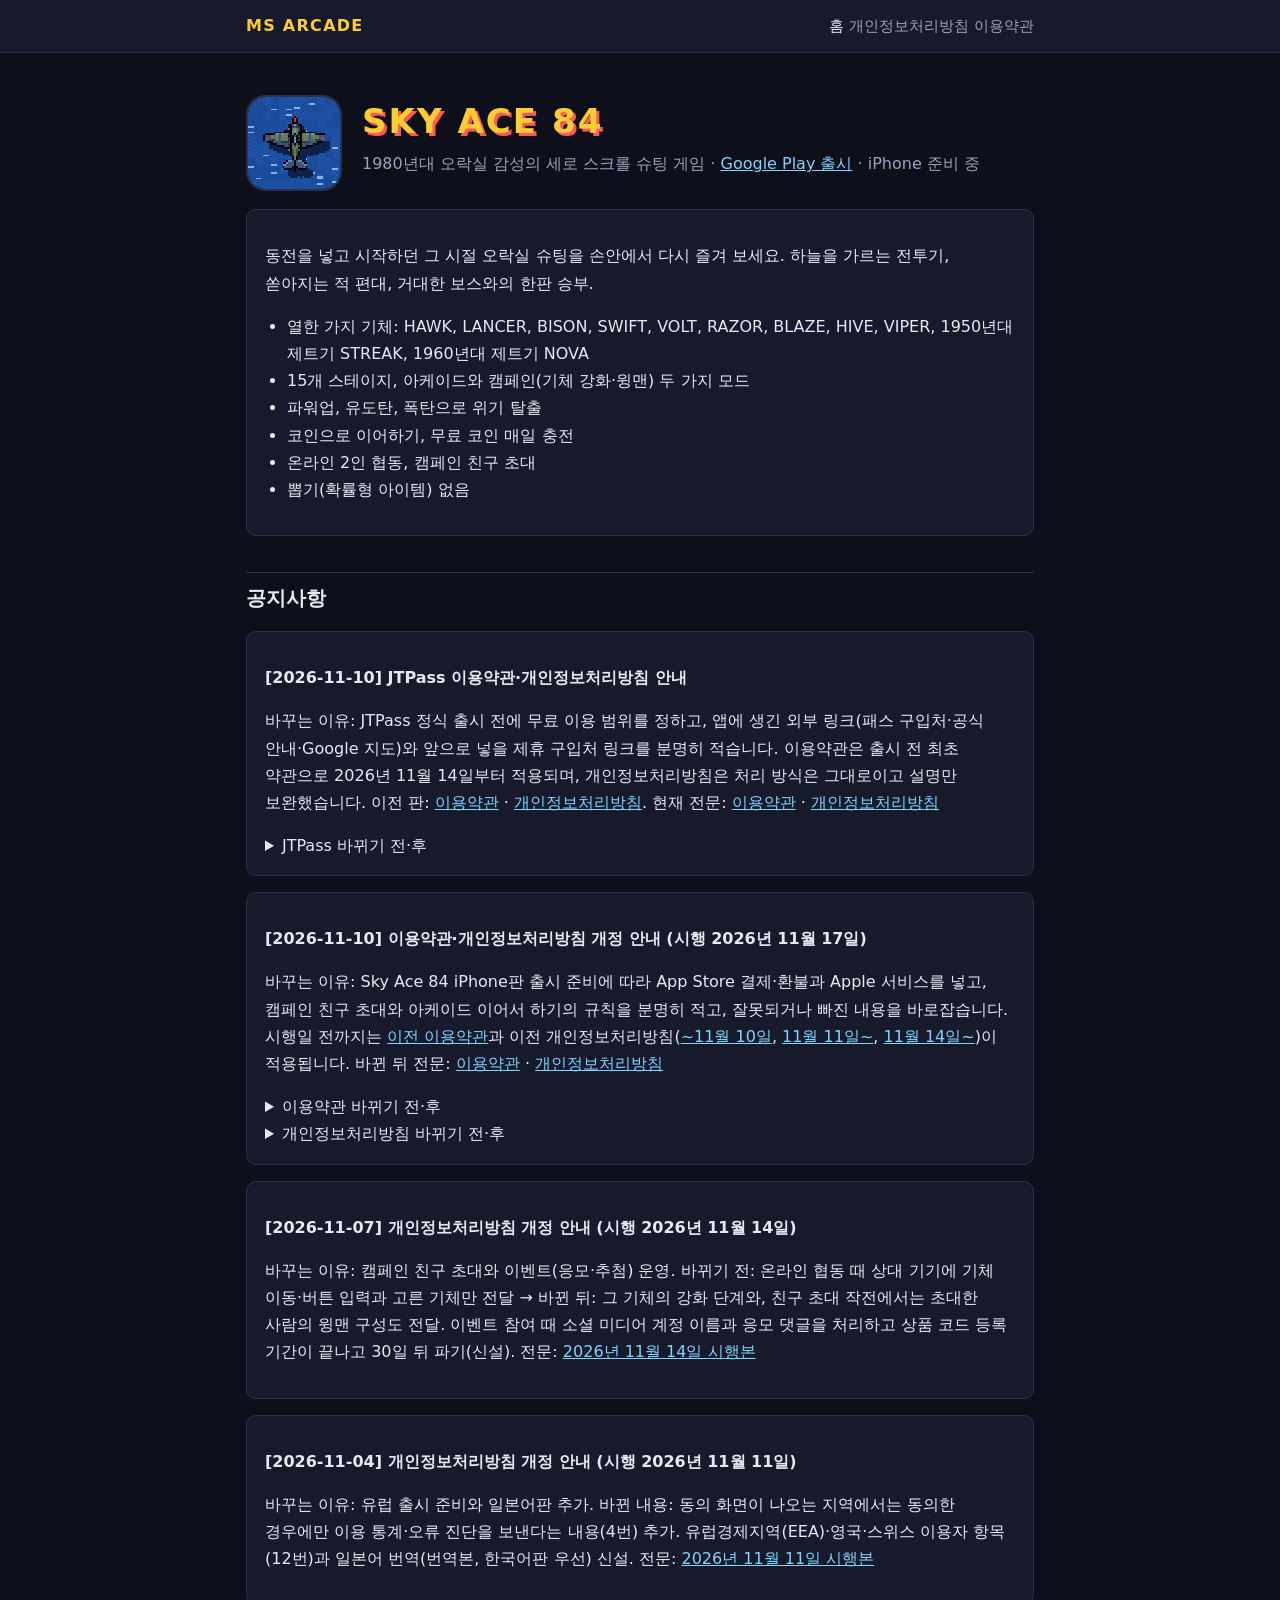
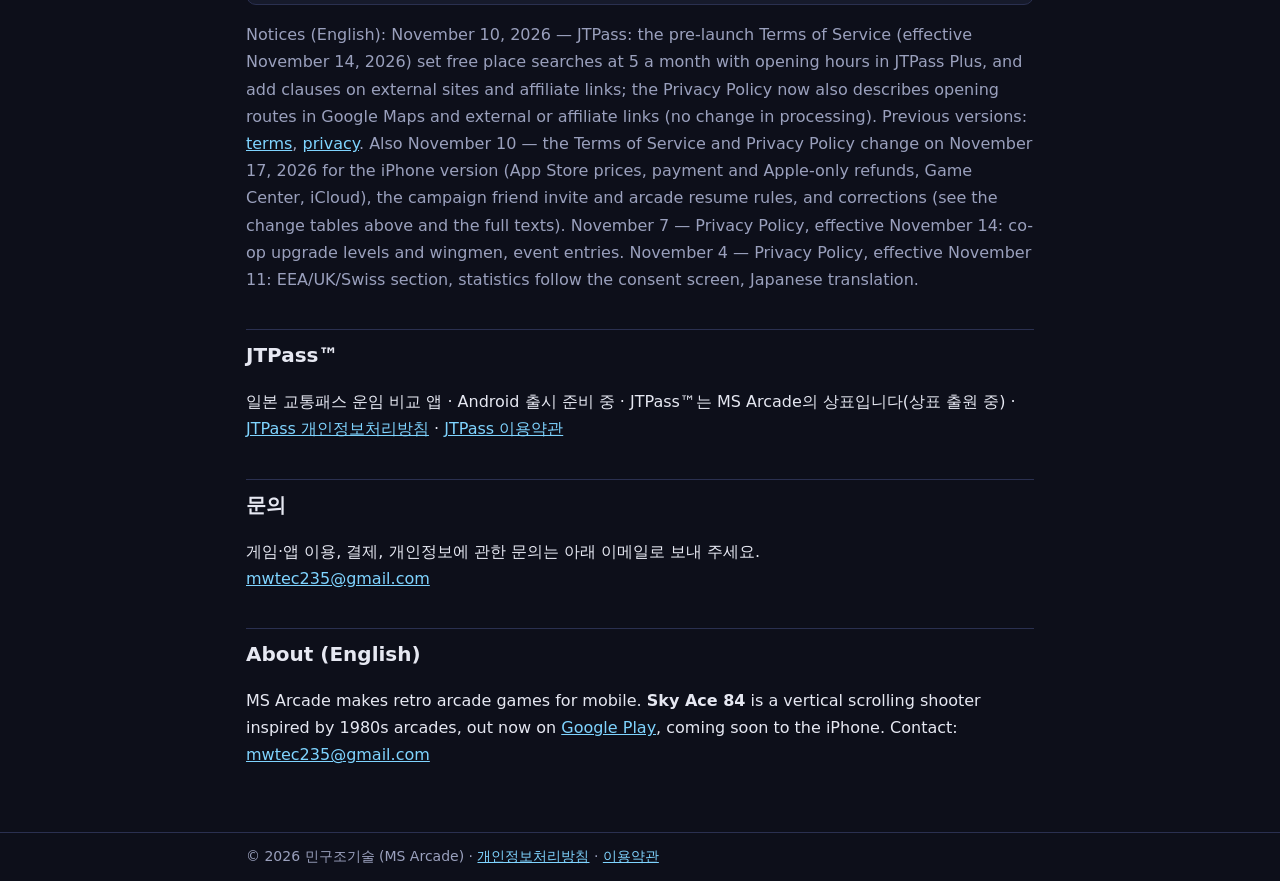
==== index.html @ 92abe472 "JTPass: trademark mark (TM, application pending in Korea) on page headings and a trademark line on t" ====
<!doctype html>
<html lang="ko">
<head>
<meta charset="utf-8">
<meta name="viewport" content="width=device-width, initial-scale=1">
<title>MS Arcade</title>
<meta name="description" content="MS Arcade - 80년대 오락실 감성의 모바일 게임 Sky Ace 84">
<link rel="icon" href="icon.png">
<link rel="stylesheet" href="style.css">
</head>
<body>
<header><div class="bar">
  <a class="brand" href="./">MS ARCADE</a>
  <nav><a href="./" aria-current="page">홈</a> <a href="privacy.html">개인정보처리방침</a> <a href="terms.html">이용약관</a></nav>
</div></header>
<main>
  <div class="hero">
    <img src="icon.png" alt="Sky Ace 84 아이콘" width="96" height="96">
    <div>
      <p class="title">SKY ACE 84</p>
      <p class="sub">1980년대 오락실 감성의 세로 스크롤 슈팅 게임 · <a href="https://play.google.com/store/apps/details?id=com.msarcade.skyace84">Google Play 출시</a> · iPhone 준비 중</p>
    </div>
  </div>

  <div class="card">
    <p>동전을 넣고 시작하던 그 시절 오락실 슈팅을 손안에서 다시 즐겨 보세요.
    하늘을 가르는 전투기, 쏟아지는 적 편대, 거대한 보스와의 한판 승부.</p>
    <ul>
      <li>열한 가지 기체: HAWK, LANCER, BISON, SWIFT, VOLT, RAZOR, BLAZE, HIVE, VIPER, 1950년대 제트기 STREAK, 1960년대 제트기 NOVA</li>
      <li>15개 스테이지, 아케이드와 캠페인(기체 강화·윙맨) 두 가지 모드</li>
      <li>파워업, 유도탄, 폭탄으로 위기 탈출</li>
      <li>코인으로 이어하기, 무료 코인 매일 충전</li>
      <li>온라인 2인 협동, 캠페인 친구 초대</li>
      <li>뽑기(확률형 아이템) 없음</li>
    </ul>
  </div>

  <h2 id="notices">공지사항</h2>

  <div class="card">
    <p><b>[2026-11-10] JTPass 이용약관·개인정보처리방침 안내</b></p>
    <p>바꾸는 이유: JTPass 정식 출시 전에 무료 이용 범위를 정하고, 앱에 생긴 외부 링크(패스 구입처·공식 안내·Google 지도)와 앞으로 넣을 제휴 구입처 링크를 분명히 적습니다. 이용약관은 출시 전 최초 약관으로 2026년 11월 14일부터 적용되며, 개인정보처리방침은 처리 방식은 그대로이고 설명만 보완했습니다. 이전 판: <a href="jtpass-terms-2026-11-09.html">이용약관</a> · <a href="jtpass-privacy-2026-11-09.html">개인정보처리방침</a>. 현재 전문: <a href="jtpass-terms.html">이용약관</a> · <a href="jtpass-privacy.html">개인정보처리방침</a></p>
    <details><summary>JTPass 바뀌기 전·후</summary>
    <div class="tablewrap"><table>
    <tr><th>조항</th><th>바뀌기 전</th><th>바뀐 뒤</th></tr>
    <tr><td>이용약관 제5조</td><td>JTPass 플러스: 장소 검색·영업시간 조회를 무료 월 10회에서 300회로</td><td>장소 검색을 무료 월 5회에서 월 300회로, 영업시간 조회는 JTPass 플러스에서만 (2026-11-09 변경)</td></tr>
    <tr><td>이용약관 제6조</td><td>구매 전에 무료 월 10회로 미리 써 볼 수 있음</td><td>무료 월 5회로 미리 써 볼 수 있음</td></tr>
    <tr><td>이용약관 제3조</td><td>배너 광고가 들어간 버전부터 표시</td><td>화면 위쪽에 배너 광고 표시(JTPass 플러스 이용 중 제외)</td></tr>
    <tr><td>이용약관 제4조 (신설 4·5항)</td><td>없음</td><td>외부 사이트·앱(구입처, 공식 안내, 출처, 특전, Google 지도)은 그 사이트의 약관을 따름. 「제휴」 링크로 사면 회사가 수수료를 받을 수 있고, 가격은 같으며 추천과 무관</td></tr>
    <tr><td>개인정보처리방침 3번</td><td>Google 지도 SDK·Places·Play 결제·AdMob</td><td>Google 지도 앱·웹으로 경로 열기(누를 때만, 역 이름이나 일정 지점 이름·좌표) 추가. 외부 사이트와 제휴 링크의 쿠키 안내 추가. 영업시간 조회는 JTPass 플러스 이용 시</td></tr>
    </table></div>
    </details>
  </div>

  <div class="card">
    <p><b>[2026-11-10] 이용약관·개인정보처리방침 개정 안내 (시행 2026년 11월 17일)</b></p>
    <p>바꾸는 이유: Sky Ace 84 iPhone판 출시 준비에 따라 App Store 결제·환불과 Apple 서비스를 넣고, 캠페인 친구 초대와 아케이드 이어서 하기의 규칙을 분명히 적고, 잘못되거나 빠진 내용을 바로잡습니다. 시행일 전까지는 <a href="terms-2026-10-29.html">이전 이용약관</a>과 이전 개인정보처리방침(<a href="privacy-2026-10-29.html">~11월 10일</a>, <a href="privacy-2026-11-11.html">11월 11일~</a>, <a href="privacy-2026-11-14.html">11월 14일~</a>)이 적용됩니다. 바뀐 뒤 전문: <a href="terms.html">이용약관</a> · <a href="privacy.html">개인정보처리방침</a></p>
    <details><summary>이용약관 바뀌기 전·후</summary>
    <div class="tablewrap"><table>
    <tr><th>조항</th><th>바뀌기 전</th><th>바뀐 뒤</th></tr>
    <tr><td>제2조 2항</td><td>변경은 이 페이지와 게임 안에 알림</td><td>이 페이지, 홈페이지 공지사항, 게임 안 공지로 바꾸는 이유와 바뀌기 전·후 내용을 알림</td></tr>
    <tr><td>제3조 1항</td><td>광고로 받는 이어하기: 한 판에 1번</td><td>한 판에 1번, 코인 광고와 따로 하루 10회까지</td></tr>
    <tr><td>제3조 2항</td><td>기록은 기기에만 저장, 기체는 같은 Google 계정으로 복원</td><td>Play 게임즈(Android)·iCloud(iPhone)에 캠페인 진행 저장(코인·크레딧 제외), Android와 iPhone은 이어지지 않음, 기체·광고 제거는 같은 Google 계정 또는 Apple 계정으로 복원</td></tr>
    <tr><td>제3조 5항 (신설)</td><td>없음</td><td>캠페인 친구 초대: 둘 다 크레딧 1개, 보상·별은 초대한 사람에게만, 초대받은 친구는 주운 훈장만(실패 시 절반), 친구 무료 복귀 1번, 초대한 사람이 탈락한 채 끝나면 실패</td></tr>
    <tr><td>제3조 6항 (신설)</td><td>없음</td><td>아케이드 이어서 하기: 크레딧 1개, 마지막 스테이지 처음부터, 순위 제외</td></tr>
    <tr><td>제4조 가격표</td><td>Google Play 가격만</td><td>iPhone(App Store) 가격 추가: 코인 10/15/20/30/50/100개 ₩500/₩700/₩900/₩1,300/₩2,100/₩4,100, 기체·광고 제거 ₩3,900 (Android 가격은 그대로)</td></tr>
    <tr><td>제4조 1항</td><td>결제는 Google Play</td><td>Android는 Google Play, iPhone은 App Store(Apple)</td></tr>
    <tr><td>제4조 6항</td><td>쿠폰은 게임 설정에서 입력</td><td>쿠폰은 Android 게임에서만 입력</td></tr>
    <tr><td>제5조 3·4항</td><td>Google Play 또는 이메일로 환불 요청</td><td>iPhone(App Store) 구매는 Apple만 환불 가능(reportaproblem.apple.com), Apple이 환불하면 기체·광고 제거가 다시 잠김</td></tr>
    <tr><td>제6조</td><td>서비스 종료 시 Google Play 정책에 따라 환불</td><td>Google Play·App Store 정책에 따라 환불</td></tr>
    </table></div>
    </details>
    <details><summary>개인정보처리방침 바뀌기 전·후</summary>
    <div class="tablewrap"><table>
    <tr><th>항목</th><th>바뀌기 전</th><th>바뀐 뒤</th></tr>
    <tr><td>1번</td><td>회원 가입이나 로그인이 없음, Android만 설명</td><td>회원 가입이 없고 로그인은 선택, iPhone의 iCloud·Game Center 저장과 환영 선물 확인값(키체인의 무작위 번호) 추가</td></tr>
    <tr><td>2·3번</td><td>Google·Unity 서비스</td><td>Apple 서비스 추가: App Store 결제, Game Center, iCloud 키-값 저장소와 Apple로의 국외 이전. Firebase가 처리하는 기기 식별자(광고 ID, iPhone의 IDFV, 추적을 허용한 경우 IDFA) 명시</td></tr>
    <tr><td>4번</td><td>"게임의 광고 보상은 없으며"</td><td>광고를 누르는 것에 대한 보상은 없음(보상은 고른 동영상을 끝까지 본 경우에만) — 실제와 다르던 문구 정정. iPhone의 앱 추적 투명성 안내 추가</td></tr>
    <tr><td>6·7번</td><td>Google 기준</td><td>Game Center·iCloud 보관 기간, iPhone의 결제 제한(구입 요청·스크린 타임) 추가</td></tr>
    <tr><td>10번</td><td>책임자: 민구조기술 대표</td><td>책임자: 강홍석 (민구조기술 대표)</td></tr>
    <tr><td>11번</td><td>이 페이지에 알림</td><td>이 페이지, 홈페이지 공지사항, 게임 안 공지로 알림</td></tr>
    <tr><td>12번</td><td>Play 게임즈</td><td>법적 근거에 Game Center·iCloud 추가</td></tr>
    </table></div>
    </details>
  </div>

  <div class="card">
    <p><b>[2026-11-07] 개인정보처리방침 개정 안내 (시행 2026년 11월 14일)</b></p>
    <p>바꾸는 이유: 캠페인 친구 초대와 이벤트(응모·추첨) 운영. 바뀌기 전: 온라인 협동 때 상대 기기에 기체 이동·버튼 입력과 고른 기체만 전달 → 바뀐 뒤: 그 기체의 강화 단계와, 친구 초대 작전에서는 초대한 사람의 윙맨 구성도 전달. 이벤트 참여 때 소셜 미디어 계정 이름과 응모 댓글을 처리하고 상품 코드 등록 기간이 끝나고 30일 뒤 파기(신설). 전문: <a href="privacy-2026-11-14.html">2026년 11월 14일 시행본</a></p>
  </div>

  <div class="card">
    <p><b>[2026-11-04] 개인정보처리방침 개정 안내 (시행 2026년 11월 11일)</b></p>
    <p>바꾸는 이유: 유럽 출시 준비와 일본어판 추가. 바뀐 내용: 동의 화면이 나오는 지역에서는 동의한 경우에만 이용 통계·오류 진단을 보낸다는 내용(4번) 추가. 유럽경제지역(EEA)·영국·스위스 이용자 항목(12번)과 일본어 번역(번역본, 한국어판 우선) 신설. 전문: <a href="privacy-2026-11-11.html">2026년 11월 11일 시행본</a></p>
  </div>

  <p lang="en" class="sub">Notices (English): November 10, 2026 — JTPass: the pre-launch Terms of Service (effective November 14, 2026) set free place searches at 5 a month with opening hours in JTPass Plus, and add clauses on external sites and affiliate links; the Privacy Policy now also describes opening routes in Google Maps and external or affiliate links (no change in processing). Previous versions: <a href="jtpass-terms-2026-11-09.html">terms</a>, <a href="jtpass-privacy-2026-11-09.html">privacy</a>. Also November 10 — the Terms of Service and Privacy Policy change on November 17, 2026 for the iPhone version (App Store prices, payment and Apple-only refunds, Game Center, iCloud), the campaign friend invite and arcade resume rules, and corrections (see the change tables above and the full texts). November 7 — Privacy Policy, effective November 14: co-op upgrade levels and wingmen, event entries. November 4 — Privacy Policy, effective November 11: EEA/UK/Swiss section, statistics follow the consent screen, Japanese translation.</p>

  <h2>JTPass™</h2>
  <p>일본 교통패스 운임 비교 앱 · Android 출시 준비 중 · JTPass™는 MS Arcade의 상표입니다(상표 출원 중) · <a href="jtpass-privacy.html">JTPass 개인정보처리방침</a> · <a href="jtpass-terms.html">JTPass 이용약관</a></p>

  <h2>문의</h2>
  <p>게임·앱 이용, 결제, 개인정보에 관한 문의는 아래 이메일로 보내 주세요.<br>
  <a href="mailto:mwtec235@gmail.com">mwtec235@gmail.com</a></p>

  <h2 lang="en">About (English)</h2>
  <p lang="en">MS Arcade makes retro arcade games for mobile.
  <b>Sky Ace 84</b> is a vertical scrolling shooter inspired by 1980s arcades, out now on <a href="https://play.google.com/store/apps/details?id=com.msarcade.skyace84">Google Play</a>, coming soon to the iPhone.
  Contact: <a href="mailto:mwtec235@gmail.com">mwtec235@gmail.com</a></p>
</main>
<footer><div class="bar">© 2026 민구조기술 (MS Arcade) · <a href="privacy.html">개인정보처리방침</a> · <a href="terms.html">이용약관</a></div></footer>
</body>
</html>
---- style.css ----
:root {
  --bg: #0d0f1a;
  --panel: #161a2b;
  --line: #2a3050;
  --text: #e6e8f2;
  --muted: #9aa0bd;
  --accent: #ffcc33;
  --accent2: #ff5a5a;
  --link: #7fd4ff;
}
* { box-sizing: border-box; }
html { -webkit-text-size-adjust: 100%; }
body {
  margin: 0;
  background: var(--bg);
  color: var(--text);
  font: 16px/1.7 system-ui, -apple-system, "Segoe UI", "Malgun Gothic", "Apple SD Gothic Neo", sans-serif;
  word-break: keep-all;
  overflow-wrap: anywhere;
}
a { color: var(--link); }
header {
  border-bottom: 1px solid var(--line);
  background: var(--panel);
}
.bar {
  max-width: 820px;
  margin: 0 auto;
  padding: 12px 16px;
  display: flex;
  flex-wrap: wrap;
  gap: 8px 20px;
  align-items: center;
}
.brand {
  font-weight: 800;
  letter-spacing: .08em;
  color: var(--accent);
  text-decoration: none;
  margin-right: auto;
}
nav a { color: var(--muted); text-decoration: none; font-size: 15px; }
nav a:hover, nav a[aria-current] { color: var(--text); }
main { max-width: 820px; margin: 0 auto; padding: 24px 16px 48px; }
h1 { font-size: 28px; line-height: 1.3; margin: 8px 0 4px; }
h2 { font-size: 20px; margin: 36px 0 8px; padding-top: 8px; border-top: 1px solid var(--line); }
h3 { font-size: 17px; margin: 20px 0 4px; }
.sub { color: var(--muted); margin: 0 0 16px; }
.hero { display: flex; gap: 20px; align-items: center; flex-wrap: wrap; margin: 16px 0 8px; }
.hero img {
  width: 96px; height: 96px;
  image-rendering: pixelated;
  border-radius: 20px;
  border: 2px solid var(--line);
}
.title {
  font-size: 34px;
  font-weight: 900;
  letter-spacing: .06em;
  color: var(--accent);
  text-shadow: 3px 3px 0 var(--accent2);
  margin: 0;
}
.card {
  background: var(--panel);
  border: 1px solid var(--line);
  border-radius: 10px;
  padding: 16px 18px;
  margin: 16px 0;
}
.lang { font-size: 14px; color: var(--muted); }
table { border-collapse: collapse; width: 100%; margin: 8px 0 16px; font-size: 15px; }
.tablewrap { overflow-x: auto; }
th, td { border: 1px solid var(--line); padding: 8px 10px; text-align: left; vertical-align: top; }
th { background: #1d2238; }
ul, ol { padding-left: 22px; }
footer {
  border-top: 1px solid var(--line);
  color: var(--muted);
  font-size: 14px;
}
footer .bar { display: block; }
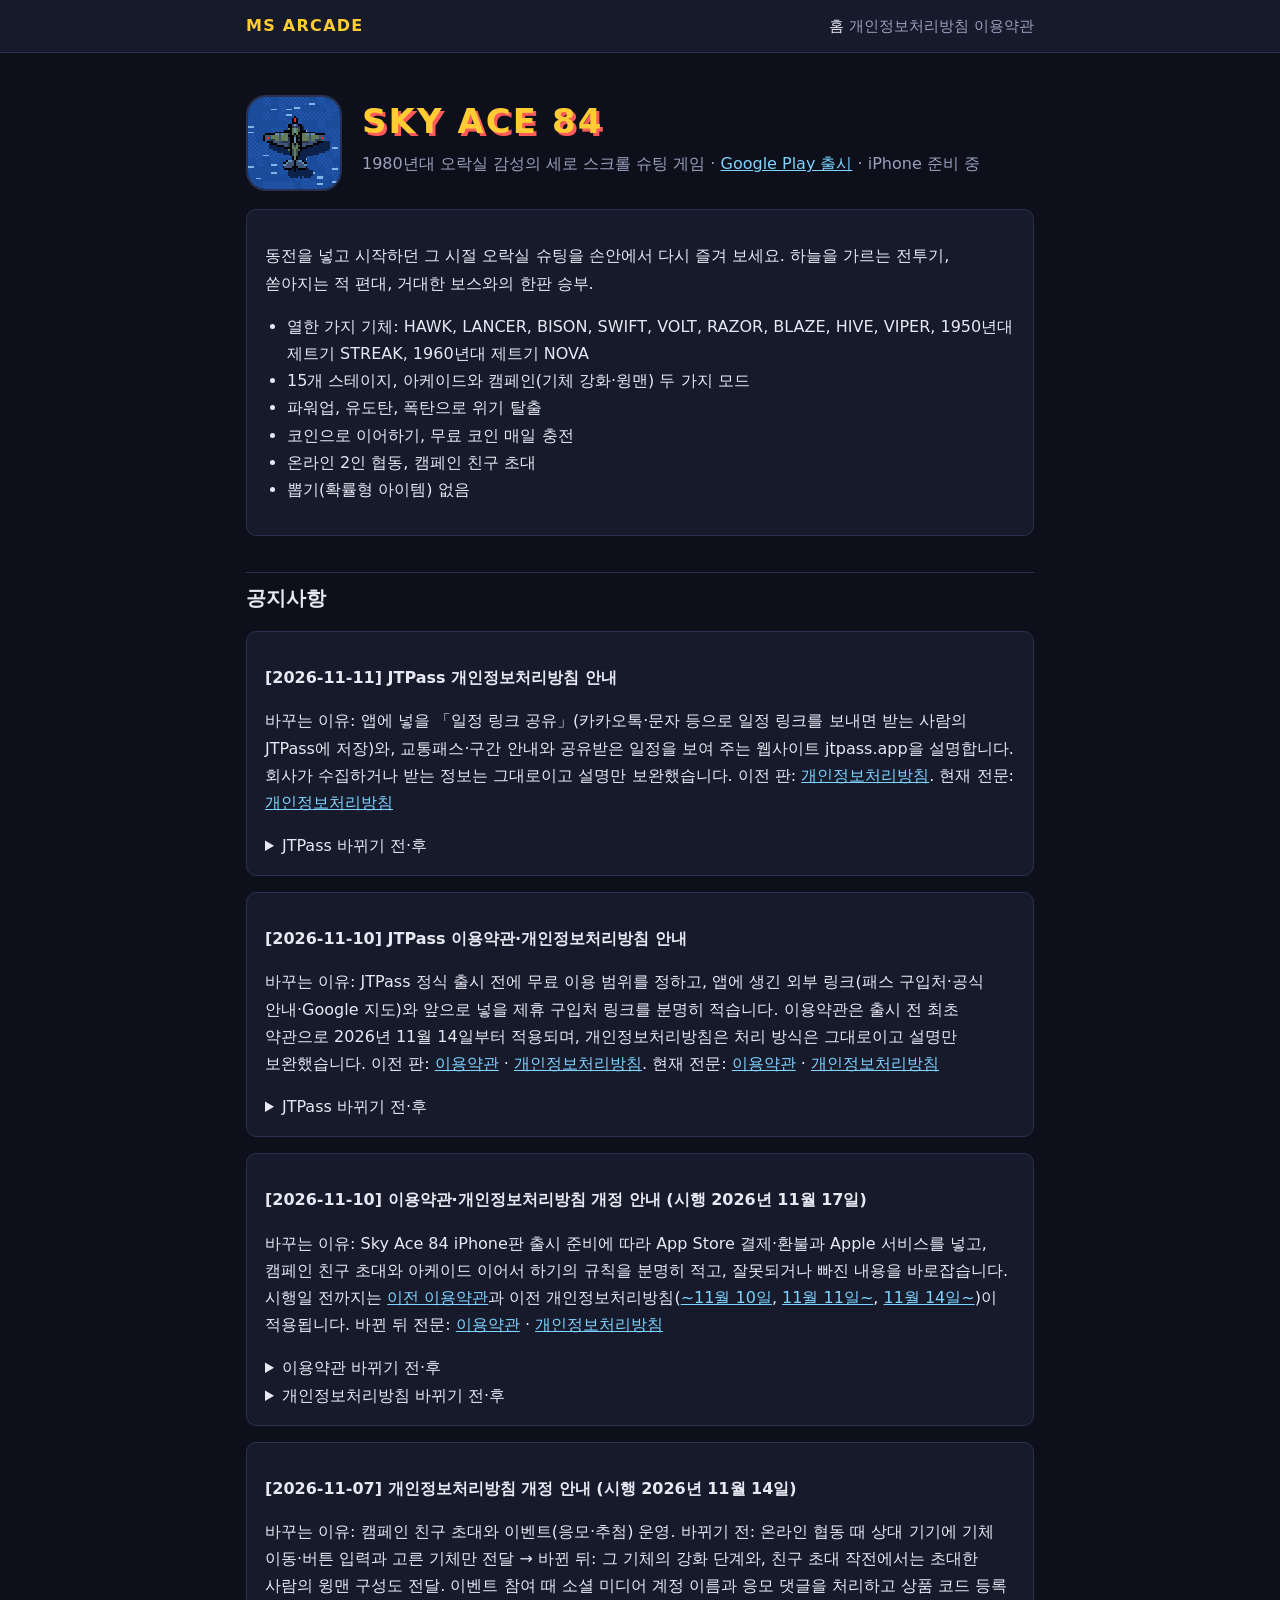
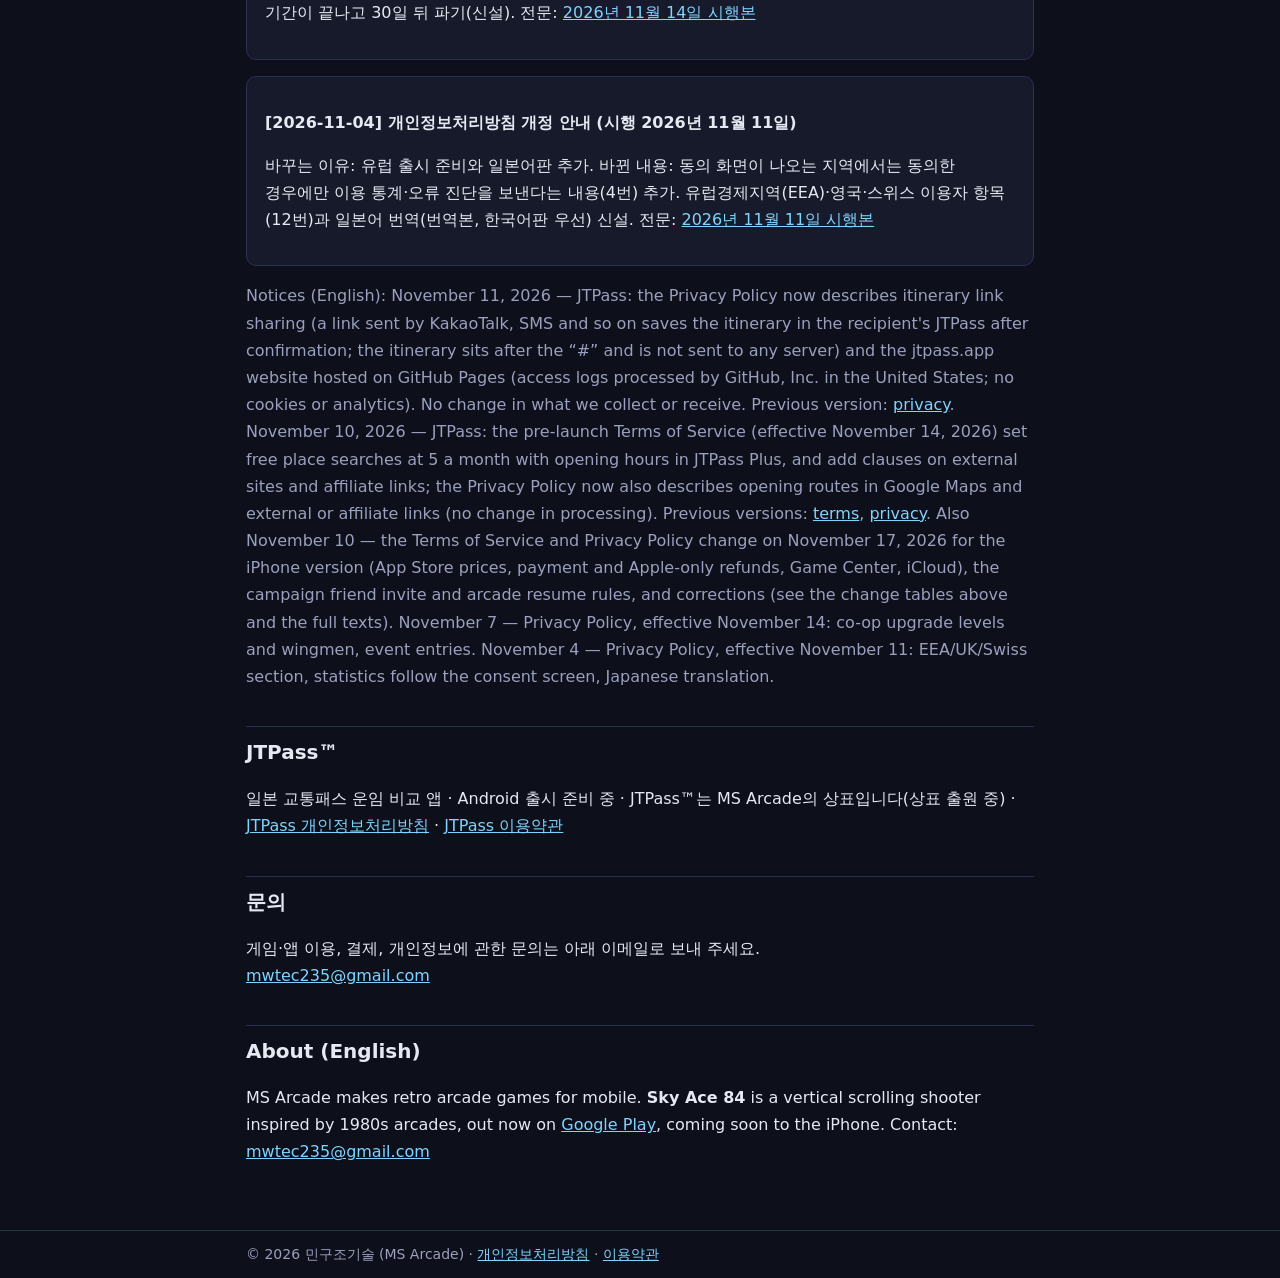
==== commit 571b1e7b: "JTPass privacy: itinerary link sharing and the jtpass.app website (GitHub Pages) described, no chang" ====
--- a/index.html
+++ b/index.html
@@ -36,6 +36,19 @@
   </div>
 
   <h2 id="notices">공지사항</h2>
+
+  <div class="card">
+    <p><b>[2026-11-11] JTPass 개인정보처리방침 안내</b></p>
+    <p>바꾸는 이유: 앱에 넣을 「일정 링크 공유」(카카오톡·문자 등으로 일정 링크를 보내면 받는 사람의 JTPass에 저장)와, 교통패스·구간 안내와 공유받은 일정을 보여 주는 웹사이트 jtpass.app을 설명합니다. 회사가 수집하거나 받는 정보는 그대로이고 설명만 보완했습니다. 이전 판: <a href="jtpass-privacy-2026-11-10.html">개인정보처리방침</a>. 현재 전문: <a href="jtpass-privacy.html">개인정보처리방침</a></p>
+    <details><summary>JTPass 바뀌기 전·후</summary>
+    <div class="tablewrap"><table>
+    <tr><th>조항</th><th>바뀌기 전</th><th>바뀐 뒤</th></tr>
+    <tr><td>개인정보처리방침 2번 일정 공유</td><td>요약 이미지를 이용자가 고른 앱으로만 전달</td><td>이미지와 링크로 공유. 링크에 들어가는 항목(일정 이름·날짜·장소 이름, 역·관광지 번호, Google 장소 ID, 지도에서 직접 고른 지점 좌표, Google 좌표는 제외), 「#」 뒤 내용은 서버로 전송되지 않음, 링크를 가진 사람은 숙소를 포함한 일정을 볼 수 있음, 받는 사람은 저장 전 확인</td></tr>
+    <tr><td>개인정보처리방침 3·4번</td><td>Google 서비스만</td><td>jtpass.app 호스팅(GitHub Pages, GitHub, Inc., 미국): 페이지를 열 때의 접속 기록. 회사는 쿠키·이용 통계를 쓰지 않고 접속 기록을 받지 않음</td></tr>
+    <tr><td>개인정보처리방침 6번</td><td>-</td><td>jtpass.app 접속 기록은 GitHub 정책에 따름. 공유한 이미지·링크는 받는 사람과 메신저에 남으며 회사가 지울 수 없음</td></tr>
+    </table></div>
+    </details>
+  </div>
 
   <div class="card">
     <p><b>[2026-11-10] JTPass 이용약관·개인정보처리방침 안내</b></p>
@@ -94,7 +107,7 @@
     <p>바꾸는 이유: 유럽 출시 준비와 일본어판 추가. 바뀐 내용: 동의 화면이 나오는 지역에서는 동의한 경우에만 이용 통계·오류 진단을 보낸다는 내용(4번) 추가. 유럽경제지역(EEA)·영국·스위스 이용자 항목(12번)과 일본어 번역(번역본, 한국어판 우선) 신설. 전문: <a href="privacy-2026-11-11.html">2026년 11월 11일 시행본</a></p>
   </div>
 
-  <p lang="en" class="sub">Notices (English): November 10, 2026 — JTPass: the pre-launch Terms of Service (effective November 14, 2026) set free place searches at 5 a month with opening hours in JTPass Plus, and add clauses on external sites and affiliate links; the Privacy Policy now also describes opening routes in Google Maps and external or affiliate links (no change in processing). Previous versions: <a href="jtpass-terms-2026-11-09.html">terms</a>, <a href="jtpass-privacy-2026-11-09.html">privacy</a>. Also November 10 — the Terms of Service and Privacy Policy change on November 17, 2026 for the iPhone version (App Store prices, payment and Apple-only refunds, Game Center, iCloud), the campaign friend invite and arcade resume rules, and corrections (see the change tables above and the full texts). November 7 — Privacy Policy, effective November 14: co-op upgrade levels and wingmen, event entries. November 4 — Privacy Policy, effective November 11: EEA/UK/Swiss section, statistics follow the consent screen, Japanese translation.</p>
+  <p lang="en" class="sub">Notices (English): November 11, 2026 — JTPass: the Privacy Policy now describes itinerary link sharing (a link sent by KakaoTalk, SMS and so on saves the itinerary in the recipient's JTPass after confirmation; the itinerary sits after the “#” and is not sent to any server) and the jtpass.app website hosted on GitHub Pages (access logs processed by GitHub, Inc. in the United States; no cookies or analytics). No change in what we collect or receive. Previous version: <a href="jtpass-privacy-2026-11-10.html">privacy</a>. November 10, 2026 — JTPass: the pre-launch Terms of Service (effective November 14, 2026) set free place searches at 5 a month with opening hours in JTPass Plus, and add clauses on external sites and affiliate links; the Privacy Policy now also describes opening routes in Google Maps and external or affiliate links (no change in processing). Previous versions: <a href="jtpass-terms-2026-11-09.html">terms</a>, <a href="jtpass-privacy-2026-11-09.html">privacy</a>. Also November 10 — the Terms of Service and Privacy Policy change on November 17, 2026 for the iPhone version (App Store prices, payment and Apple-only refunds, Game Center, iCloud), the campaign friend invite and arcade resume rules, and corrections (see the change tables above and the full texts). November 7 — Privacy Policy, effective November 14: co-op upgrade levels and wingmen, event entries. November 4 — Privacy Policy, effective November 11: EEA/UK/Swiss section, statistics follow the consent screen, Japanese translation.</p>
 
   <h2>JTPass™</h2>
   <p>일본 교통패스 운임 비교 앱 · Android 출시 준비 중 · JTPass™는 MS Arcade의 상표입니다(상표 출원 중) · <a href="jtpass-privacy.html">JTPass 개인정보처리방침</a> · <a href="jtpass-terms.html">JTPass 이용약관</a></p>
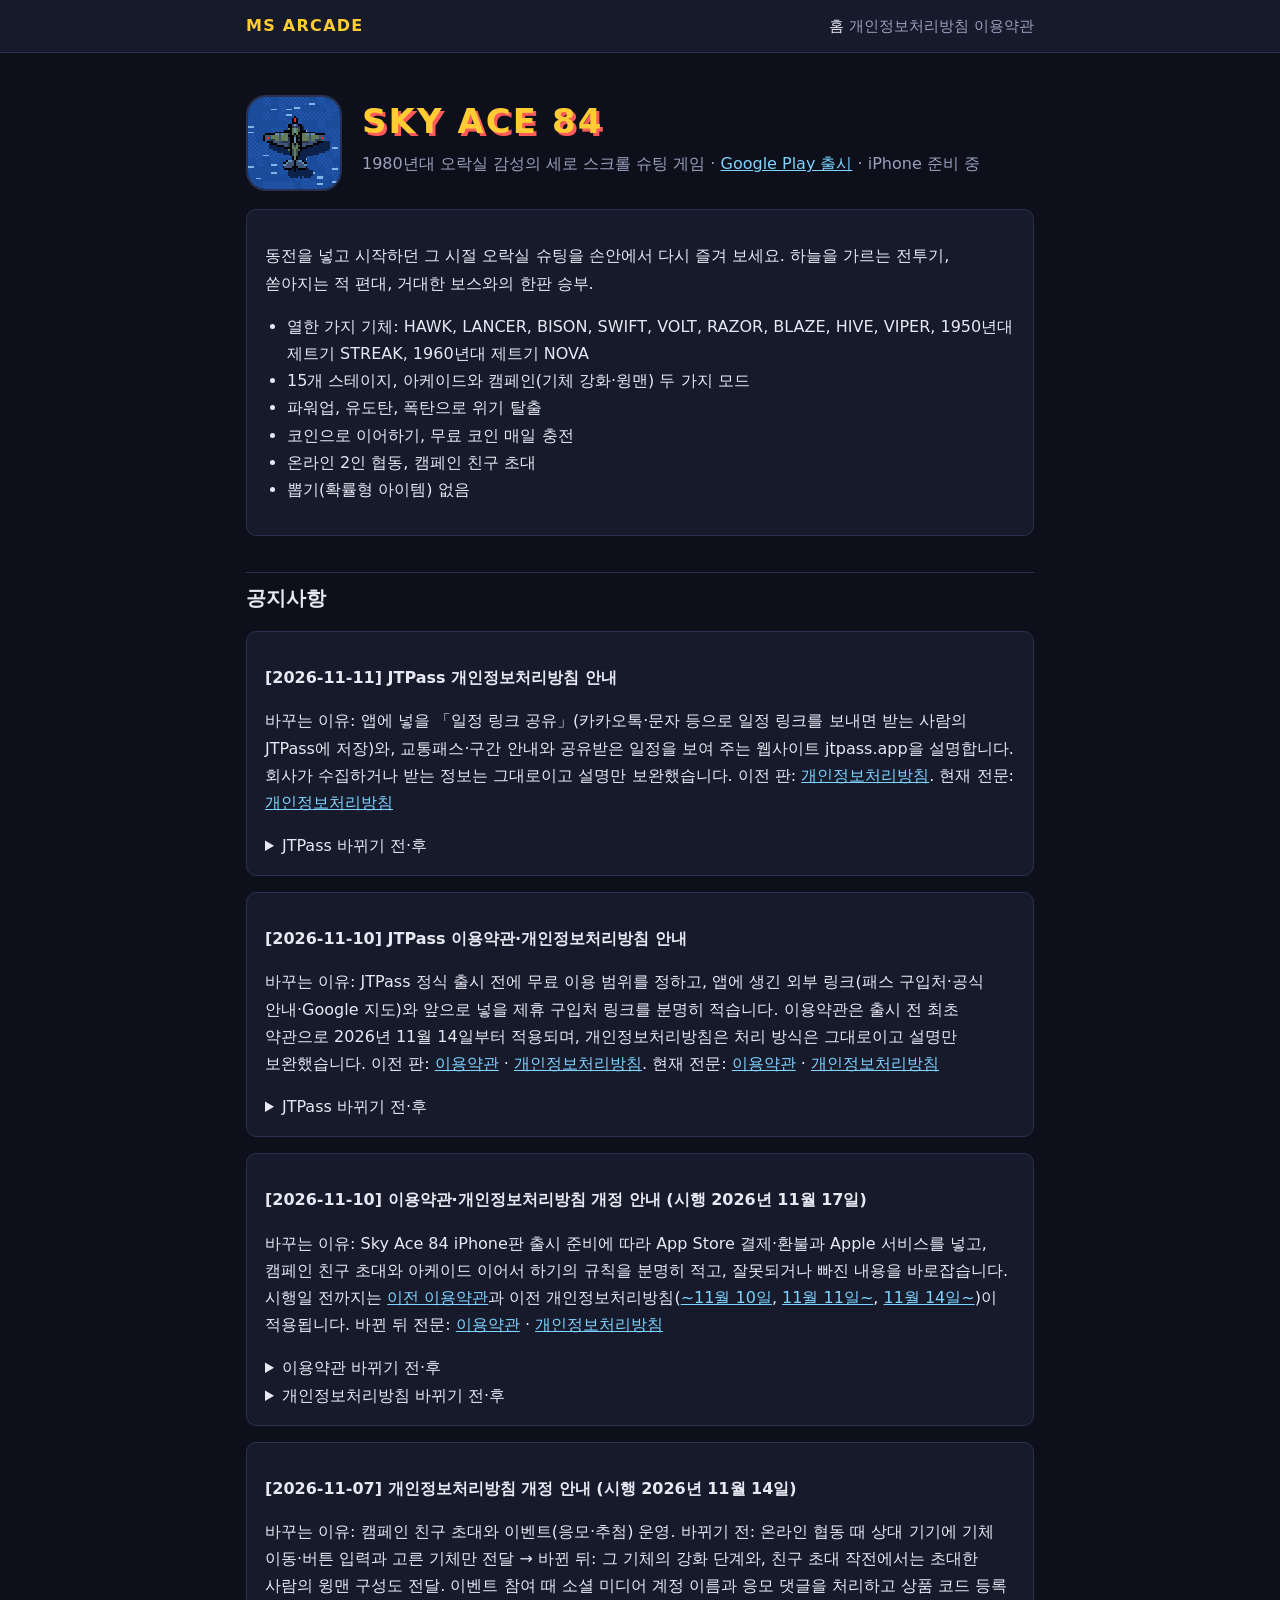
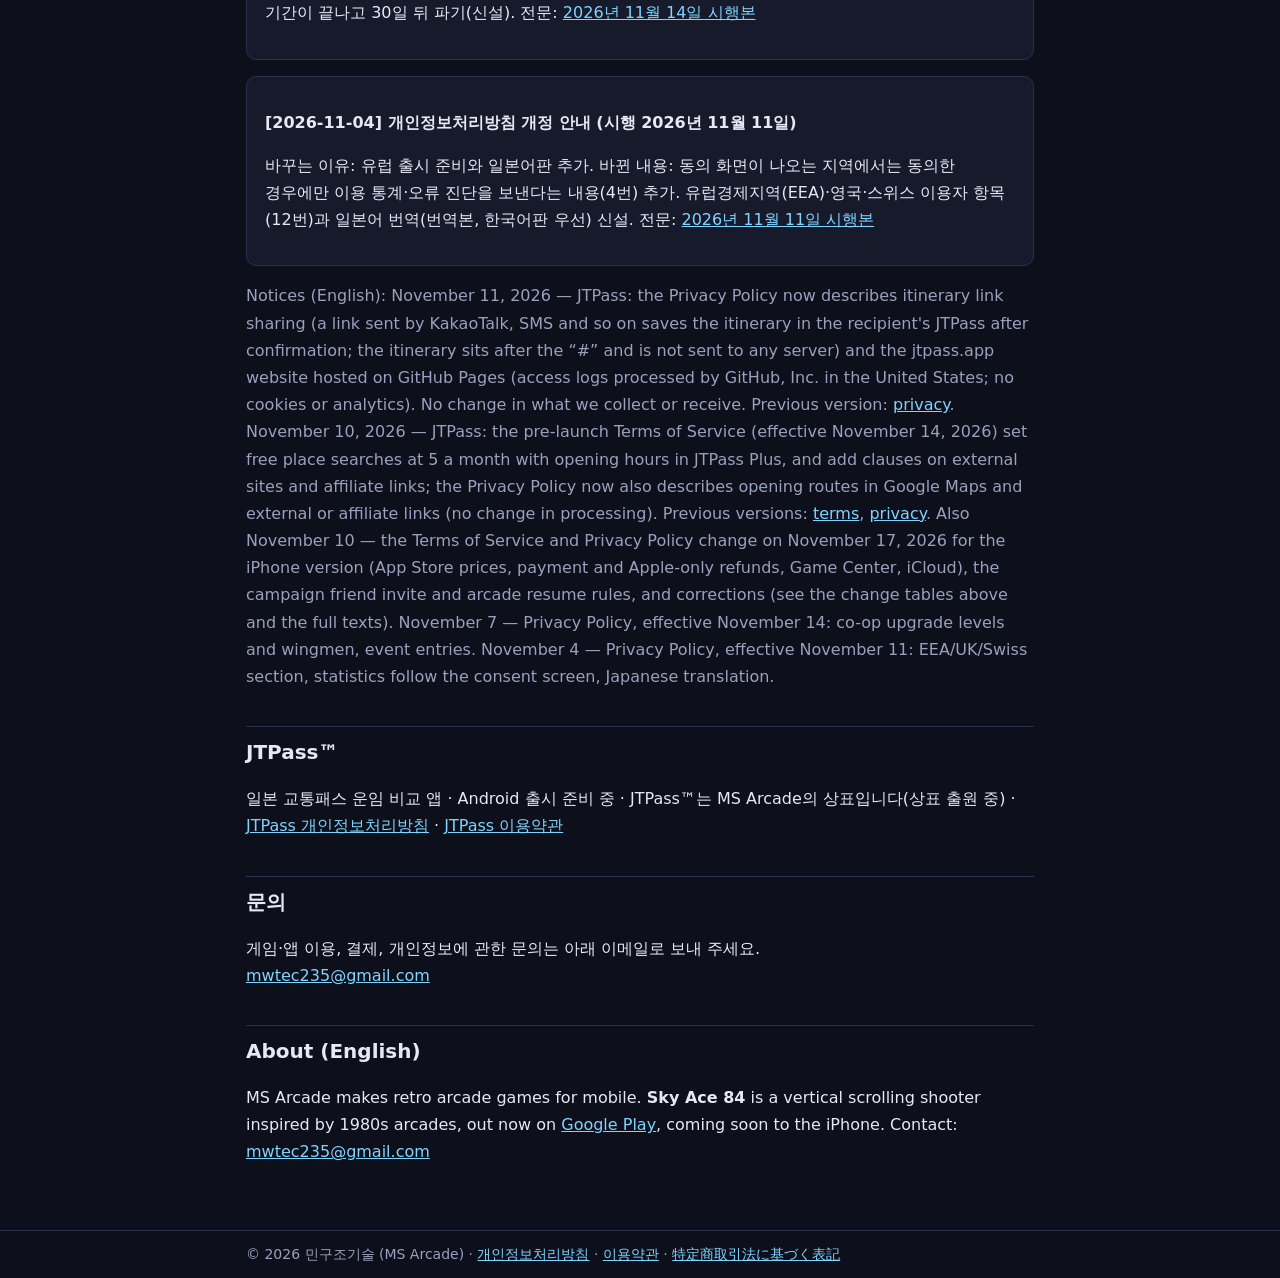
==== commit e4218f0f: "特定商取引法に基づく表記 페이지 추가 (일본 출시 준비) Co-Authored-By: Claude Opus 5.5 <noreply@anthropic.com>" ====
--- a/index.html
+++ b/index.html
@@ -43,7 +43,7 @@
     <details><summary>JTPass 바뀌기 전·후</summary>
     <div class="tablewrap"><table>
     <tr><th>조항</th><th>바뀌기 전</th><th>바뀐 뒤</th></tr>
-    <tr><td>개인정보처리방침 2번 일정 공유</td><td>요약 이미지를 이용자가 고른 앱으로만 전달</td><td>이미지와 링크로 공유. 링크에 들어가는 항목(일정 이름·날짜·장소 이름, 역·관광지 번호, Google 장소 ID, 지도에서 직접 고른 지점 좌표, Google 좌표는 제외), 「#」 뒤 내용은 서버로 전송되지 않음, 링크를 가진 사람은 숙소를 포함한 일정을 볼 수 있음, 받는 사람은 저장 전 확인</td></tr>
+    <tr><td>개인정보처리방침 2번 일정 공유</td><td>요약 이미지를 이용자가 고른 앱으로만 전달</td><td>이미지와 링크로 공유. 링크에 들어가는 항목(일정 이름·날짜·도착·귀국 시각·일행 구성, 장소 이름과 머무는 시간, 역·관광지 번호, Google 장소 ID, 지도에서 직접 고른 지점 좌표. Google 좌표·메모·지출은 제외), 「#」 뒤 내용은 서버로 전송되지 않음, 링크를 가진 사람은 숙소를 포함한 일정을 볼 수 있음, 받는 사람은 저장 전 확인, 받은 Google 장소의 위치 조회는 받는 사람의 장소 검색 횟수에서 차감</td></tr>
     <tr><td>개인정보처리방침 3·4번</td><td>Google 서비스만</td><td>jtpass.app 호스팅(GitHub Pages, GitHub, Inc., 미국): 페이지를 열 때의 접속 기록. 회사는 쿠키·이용 통계를 쓰지 않고 접속 기록을 받지 않음</td></tr>
     <tr><td>개인정보처리방침 6번</td><td>-</td><td>jtpass.app 접속 기록은 GitHub 정책에 따름. 공유한 이미지·링크는 받는 사람과 메신저에 남으며 회사가 지울 수 없음</td></tr>
     </table></div>
@@ -121,6 +121,6 @@
   <b>Sky Ace 84</b> is a vertical scrolling shooter inspired by 1980s arcades, out now on <a href="https://play.google.com/store/apps/details?id=com.msarcade.skyace84">Google Play</a>, coming soon to the iPhone.
   Contact: <a href="mailto:mwtec235@gmail.com">mwtec235@gmail.com</a></p>
 </main>
-<footer><div class="bar">© 2026 민구조기술 (MS Arcade) · <a href="privacy.html">개인정보처리방침</a> · <a href="terms.html">이용약관</a></div></footer>
+<footer><div class="bar">© 2026 민구조기술 (MS Arcade) · <a href="privacy.html">개인정보처리방침</a> · <a href="terms.html">이용약관</a> · <a href="tokushoho.html">特定商取引法に基づく表記</a></div></footer>
 </body>
 </html>
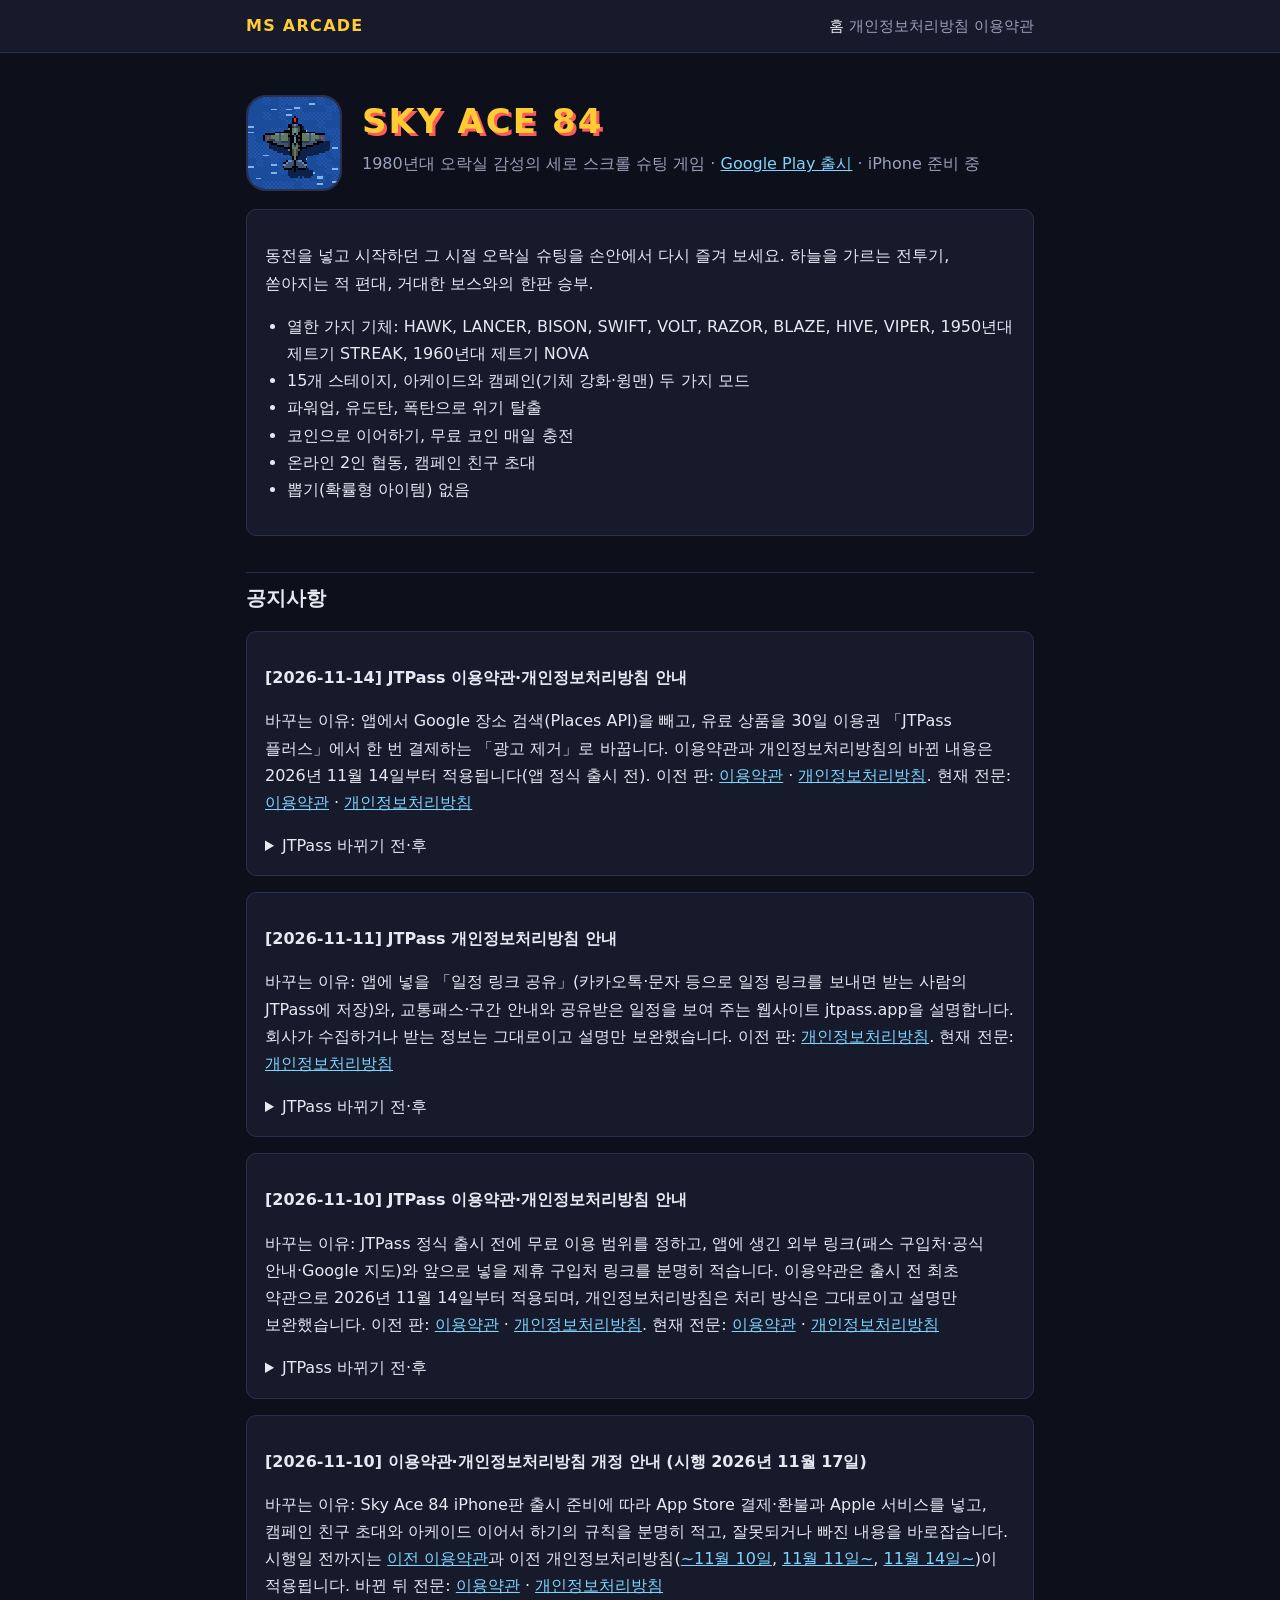
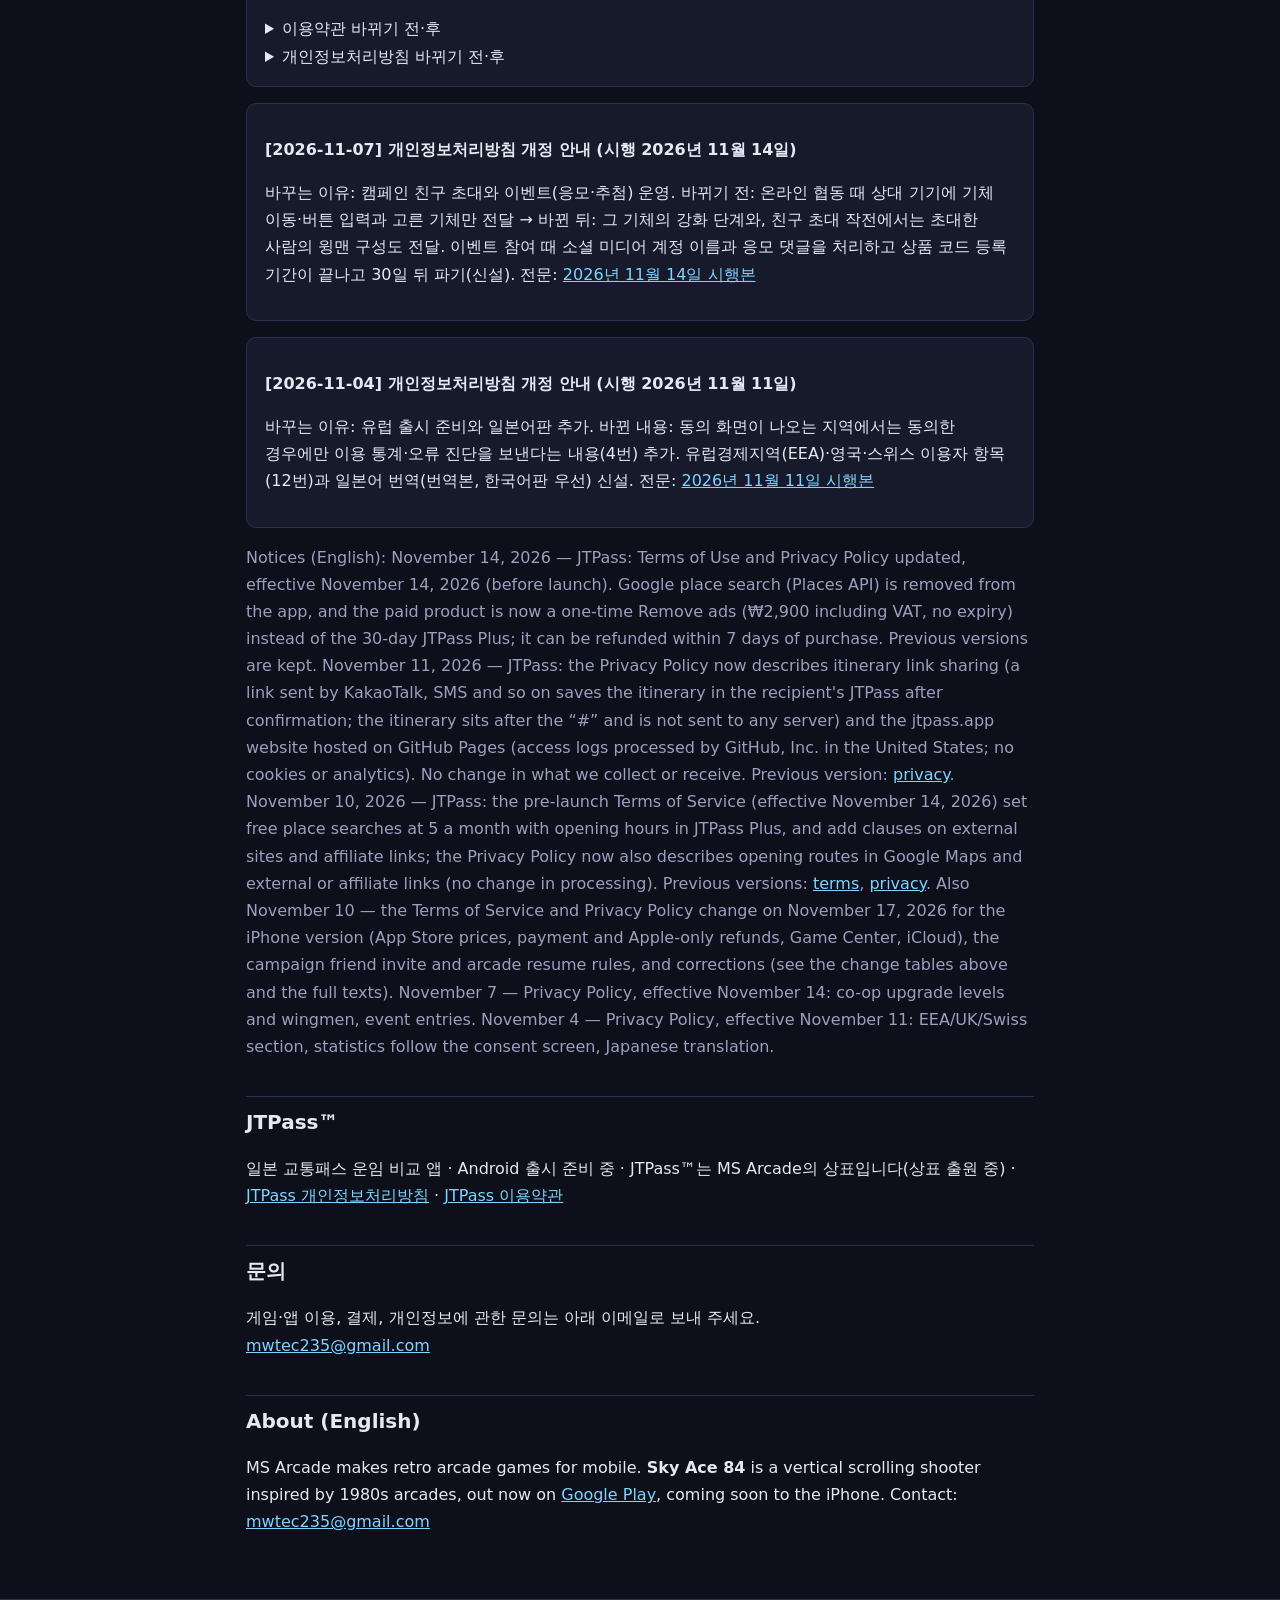
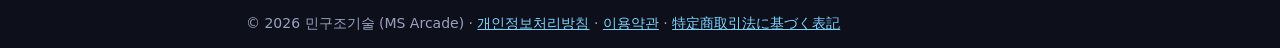
==== commit aeec7225: "JTPass terms and privacy: Google place search removed, paid product is one-time Remove ads (2,900 wo" ====
--- a/index.html
+++ b/index.html
@@ -36,6 +36,21 @@
   </div>
 
   <h2 id="notices">공지사항</h2>
+
+  <div class="card">
+    <p><b>[2026-11-14] JTPass 이용약관·개인정보처리방침 안내</b></p>
+    <p>바꾸는 이유: 앱에서 Google 장소 검색(Places API)을 빼고, 유료 상품을 30일 이용권 「JTPass 플러스」에서 한 번 결제하는 「광고 제거」로 바꿉니다. 이용약관과 개인정보처리방침의 바뀐 내용은 2026년 11월 14일부터 적용됩니다(앱 정식 출시 전). 이전 판: <a href="jtpass-terms-2026-11-12.html">이용약관</a> · <a href="jtpass-privacy-2026-11-13.html">개인정보처리방침</a>. 현재 전문: <a href="jtpass-terms.html">이용약관</a> · <a href="jtpass-privacy.html">개인정보처리방침</a></p>
+    <details><summary>JTPass 바뀌기 전·후</summary>
+    <div class="tablewrap"><table>
+    <tr><th>조항</th><th>바뀌기 전</th><th>바뀐 뒤</th></tr>
+    <tr><td>이용약관 제5조</td><td>JTPass 플러스 ₩3,900, 결제한 때부터 30일, 장소 검색 월 300회·영업시간 조회·배너 광고 제거</td><td>광고 제거 ₩2,900(부가세 포함), 기간 제한 없음(한 번 결제), 화면 위쪽 배너 광고만 제거, 스토어에서 구매 복원</td></tr>
+    <tr><td>이용약관 제6조</td><td>구매 후 7일 이내이고 혜택을 쓰지 않았으면 청약철회, 늘어난 장소 검색을 쓰면 제한될 수 있음</td><td>구매한 날부터 7일 이내 청약철회(환불) 요청 가능, 환불되면 배너 광고가 다시 표시</td></tr>
+    <tr><td>이용약관 제3조</td><td>지도와 장소 검색에 인터넷·Google 서비스 필요, 이용 한도·기간을 피하는 조작 금지</td><td>지도에 인터넷·Google 서비스 필요, 결제하지 않은 유료 상품을 쓰려는 조작 금지</td></tr>
+    <tr><td>개인정보처리방침 2·3번</td><td>장소 검색어와 장소 ID를 Google Places API로 전송, JTPass 플러스 만료일·이번 달 장소 검색 횟수를 기기에 저장</td><td>Google Places로 보내는 정보 없음(장소는 앱 안의 역·관광지·호텔 목록에서 기기 안에서만 찾음), 광고 제거 구매 여부만 기기에 저장</td></tr>
+    <tr><td>개인정보처리방침 4·6번</td><td>국외 이전·보관 대상에 Google Places 포함</td><td>Google Places 제외(지도·Google 지도로 넘기기·결제·광고만)</td></tr>
+    </table></div>
+    </details>
+  </div>
 
   <div class="card">
     <p><b>[2026-11-11] JTPass 개인정보처리방침 안내</b></p>
@@ -107,7 +122,7 @@
     <p>바꾸는 이유: 유럽 출시 준비와 일본어판 추가. 바뀐 내용: 동의 화면이 나오는 지역에서는 동의한 경우에만 이용 통계·오류 진단을 보낸다는 내용(4번) 추가. 유럽경제지역(EEA)·영국·스위스 이용자 항목(12번)과 일본어 번역(번역본, 한국어판 우선) 신설. 전문: <a href="privacy-2026-11-11.html">2026년 11월 11일 시행본</a></p>
   </div>
 
-  <p lang="en" class="sub">Notices (English): November 11, 2026 — JTPass: the Privacy Policy now describes itinerary link sharing (a link sent by KakaoTalk, SMS and so on saves the itinerary in the recipient's JTPass after confirmation; the itinerary sits after the “#” and is not sent to any server) and the jtpass.app website hosted on GitHub Pages (access logs processed by GitHub, Inc. in the United States; no cookies or analytics). No change in what we collect or receive. Previous version: <a href="jtpass-privacy-2026-11-10.html">privacy</a>. November 10, 2026 — JTPass: the pre-launch Terms of Service (effective November 14, 2026) set free place searches at 5 a month with opening hours in JTPass Plus, and add clauses on external sites and affiliate links; the Privacy Policy now also describes opening routes in Google Maps and external or affiliate links (no change in processing). Previous versions: <a href="jtpass-terms-2026-11-09.html">terms</a>, <a href="jtpass-privacy-2026-11-09.html">privacy</a>. Also November 10 — the Terms of Service and Privacy Policy change on November 17, 2026 for the iPhone version (App Store prices, payment and Apple-only refunds, Game Center, iCloud), the campaign friend invite and arcade resume rules, and corrections (see the change tables above and the full texts). November 7 — Privacy Policy, effective November 14: co-op upgrade levels and wingmen, event entries. November 4 — Privacy Policy, effective November 11: EEA/UK/Swiss section, statistics follow the consent screen, Japanese translation.</p>
+  <p lang="en" class="sub">Notices (English): November 14, 2026 — JTPass: Terms of Use and Privacy Policy updated, effective November 14, 2026 (before launch). Google place search (Places API) is removed from the app, and the paid product is now a one-time Remove ads (₩2,900 including VAT, no expiry) instead of the 30-day JTPass Plus; it can be refunded within 7 days of purchase. Previous versions are kept. November 11, 2026 — JTPass: the Privacy Policy now describes itinerary link sharing (a link sent by KakaoTalk, SMS and so on saves the itinerary in the recipient's JTPass after confirmation; the itinerary sits after the “#” and is not sent to any server) and the jtpass.app website hosted on GitHub Pages (access logs processed by GitHub, Inc. in the United States; no cookies or analytics). No change in what we collect or receive. Previous version: <a href="jtpass-privacy-2026-11-10.html">privacy</a>. November 10, 2026 — JTPass: the pre-launch Terms of Service (effective November 14, 2026) set free place searches at 5 a month with opening hours in JTPass Plus, and add clauses on external sites and affiliate links; the Privacy Policy now also describes opening routes in Google Maps and external or affiliate links (no change in processing). Previous versions: <a href="jtpass-terms-2026-11-09.html">terms</a>, <a href="jtpass-privacy-2026-11-09.html">privacy</a>. Also November 10 — the Terms of Service and Privacy Policy change on November 17, 2026 for the iPhone version (App Store prices, payment and Apple-only refunds, Game Center, iCloud), the campaign friend invite and arcade resume rules, and corrections (see the change tables above and the full texts). November 7 — Privacy Policy, effective November 14: co-op upgrade levels and wingmen, event entries. November 4 — Privacy Policy, effective November 11: EEA/UK/Swiss section, statistics follow the consent screen, Japanese translation.</p>
 
   <h2>JTPass™</h2>
   <p>일본 교통패스 운임 비교 앱 · Android 출시 준비 중 · JTPass™는 MS Arcade의 상표입니다(상표 출원 중) · <a href="jtpass-privacy.html">JTPass 개인정보처리방침</a> · <a href="jtpass-terms.html">JTPass 이용약관</a></p>
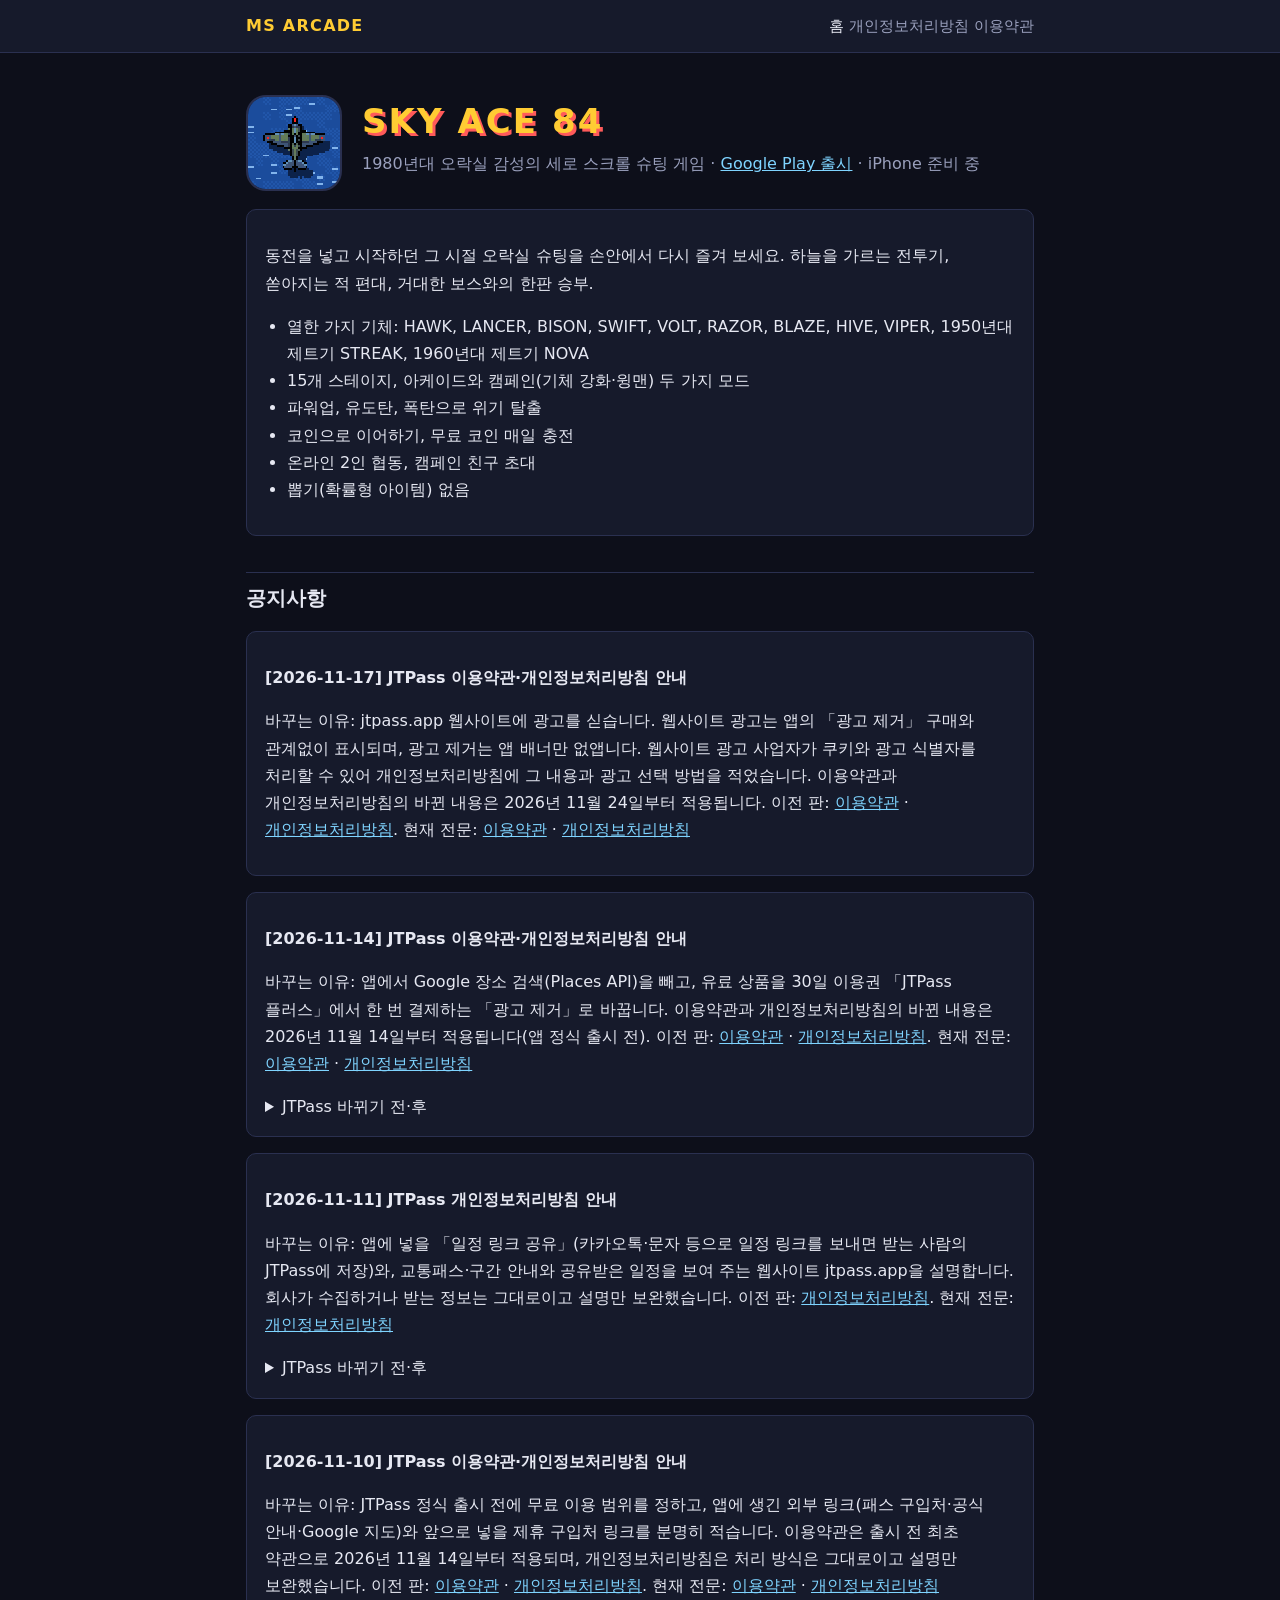
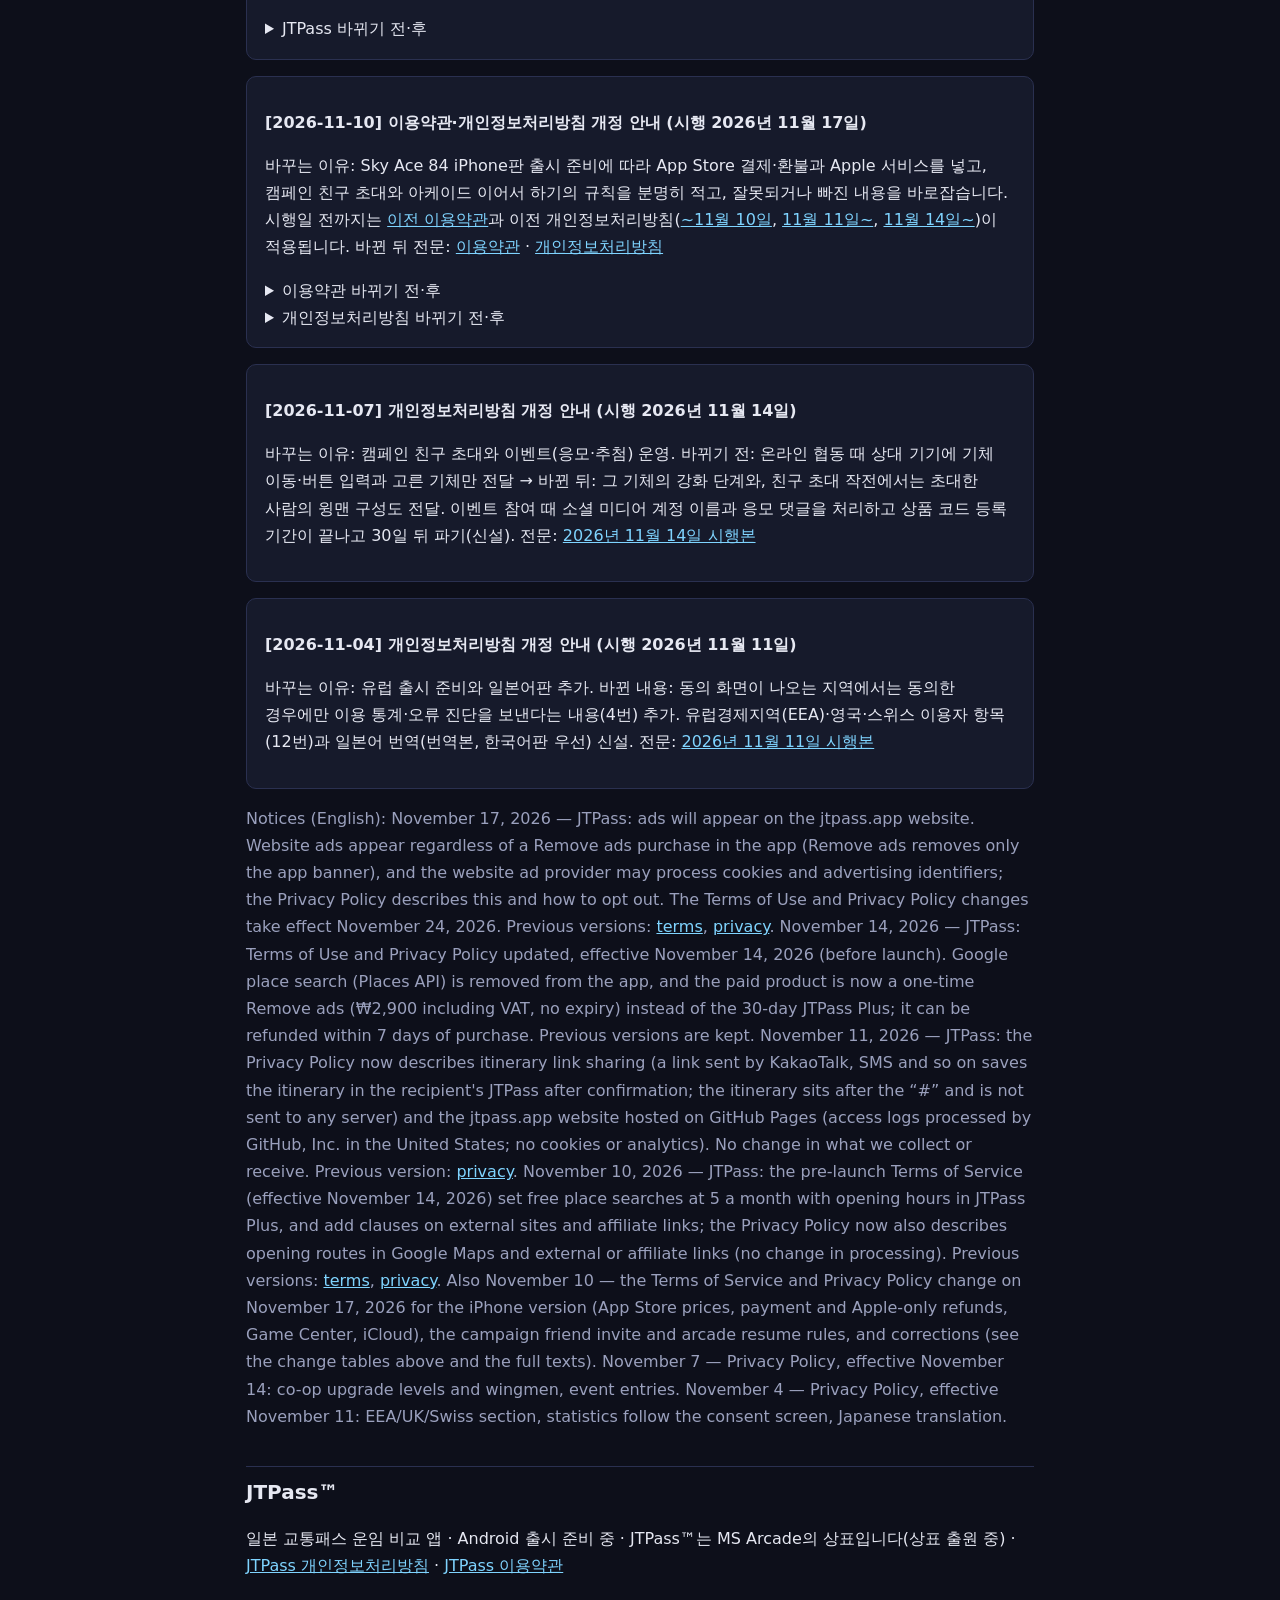
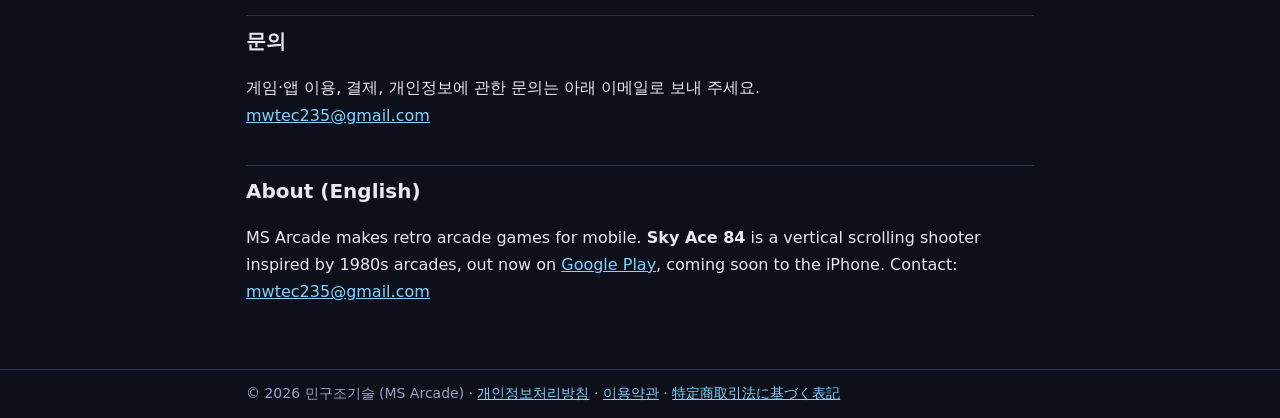
==== commit ecb1cb1d: "JTPass terms and privacy: website ads added (Remove ads stays app-only), effective November 24, 2026" ====
--- a/index.html
+++ b/index.html
@@ -36,6 +36,11 @@
   </div>
 
   <h2 id="notices">공지사항</h2>
+
+  <div class="card">
+    <p><b>[2026-11-17] JTPass 이용약관·개인정보처리방침 안내</b></p>
+    <p>바꾸는 이유: jtpass.app 웹사이트에 광고를 싣습니다. 웹사이트 광고는 앱의 「광고 제거」 구매와 관계없이 표시되며, 광고 제거는 앱 배너만 없앱니다. 웹사이트 광고 사업자가 쿠키와 광고 식별자를 처리할 수 있어 개인정보처리방침에 그 내용과 광고 선택 방법을 적었습니다. 이용약관과 개인정보처리방침의 바뀐 내용은 2026년 11월 24일부터 적용됩니다. 이전 판: <a href="jtpass-terms-2026-11-14.html">이용약관</a> · <a href="jtpass-privacy-2026-11-14.html">개인정보처리방침</a>. 현재 전문: <a href="jtpass-terms.html">이용약관</a> · <a href="jtpass-privacy.html">개인정보처리방침</a></p>
+  </div>
 
   <div class="card">
     <p><b>[2026-11-14] JTPass 이용약관·개인정보처리방침 안내</b></p>
@@ -122,7 +127,7 @@
     <p>바꾸는 이유: 유럽 출시 준비와 일본어판 추가. 바뀐 내용: 동의 화면이 나오는 지역에서는 동의한 경우에만 이용 통계·오류 진단을 보낸다는 내용(4번) 추가. 유럽경제지역(EEA)·영국·스위스 이용자 항목(12번)과 일본어 번역(번역본, 한국어판 우선) 신설. 전문: <a href="privacy-2026-11-11.html">2026년 11월 11일 시행본</a></p>
   </div>
 
-  <p lang="en" class="sub">Notices (English): November 14, 2026 — JTPass: Terms of Use and Privacy Policy updated, effective November 14, 2026 (before launch). Google place search (Places API) is removed from the app, and the paid product is now a one-time Remove ads (₩2,900 including VAT, no expiry) instead of the 30-day JTPass Plus; it can be refunded within 7 days of purchase. Previous versions are kept. November 11, 2026 — JTPass: the Privacy Policy now describes itinerary link sharing (a link sent by KakaoTalk, SMS and so on saves the itinerary in the recipient's JTPass after confirmation; the itinerary sits after the “#” and is not sent to any server) and the jtpass.app website hosted on GitHub Pages (access logs processed by GitHub, Inc. in the United States; no cookies or analytics). No change in what we collect or receive. Previous version: <a href="jtpass-privacy-2026-11-10.html">privacy</a>. November 10, 2026 — JTPass: the pre-launch Terms of Service (effective November 14, 2026) set free place searches at 5 a month with opening hours in JTPass Plus, and add clauses on external sites and affiliate links; the Privacy Policy now also describes opening routes in Google Maps and external or affiliate links (no change in processing). Previous versions: <a href="jtpass-terms-2026-11-09.html">terms</a>, <a href="jtpass-privacy-2026-11-09.html">privacy</a>. Also November 10 — the Terms of Service and Privacy Policy change on November 17, 2026 for the iPhone version (App Store prices, payment and Apple-only refunds, Game Center, iCloud), the campaign friend invite and arcade resume rules, and corrections (see the change tables above and the full texts). November 7 — Privacy Policy, effective November 14: co-op upgrade levels and wingmen, event entries. November 4 — Privacy Policy, effective November 11: EEA/UK/Swiss section, statistics follow the consent screen, Japanese translation.</p>
+  <p lang="en" class="sub">Notices (English): November 17, 2026 — JTPass: ads will appear on the jtpass.app website. Website ads appear regardless of a Remove ads purchase in the app (Remove ads removes only the app banner), and the website ad provider may process cookies and advertising identifiers; the Privacy Policy describes this and how to opt out. The Terms of Use and Privacy Policy changes take effect November 24, 2026. Previous versions: <a href="jtpass-terms-2026-11-14.html">terms</a>, <a href="jtpass-privacy-2026-11-14.html">privacy</a>. November 14, 2026 — JTPass: Terms of Use and Privacy Policy updated, effective November 14, 2026 (before launch). Google place search (Places API) is removed from the app, and the paid product is now a one-time Remove ads (₩2,900 including VAT, no expiry) instead of the 30-day JTPass Plus; it can be refunded within 7 days of purchase. Previous versions are kept. November 11, 2026 — JTPass: the Privacy Policy now describes itinerary link sharing (a link sent by KakaoTalk, SMS and so on saves the itinerary in the recipient's JTPass after confirmation; the itinerary sits after the “#” and is not sent to any server) and the jtpass.app website hosted on GitHub Pages (access logs processed by GitHub, Inc. in the United States; no cookies or analytics). No change in what we collect or receive. Previous version: <a href="jtpass-privacy-2026-11-10.html">privacy</a>. November 10, 2026 — JTPass: the pre-launch Terms of Service (effective November 14, 2026) set free place searches at 5 a month with opening hours in JTPass Plus, and add clauses on external sites and affiliate links; the Privacy Policy now also describes opening routes in Google Maps and external or affiliate links (no change in processing). Previous versions: <a href="jtpass-terms-2026-11-09.html">terms</a>, <a href="jtpass-privacy-2026-11-09.html">privacy</a>. Also November 10 — the Terms of Service and Privacy Policy change on November 17, 2026 for the iPhone version (App Store prices, payment and Apple-only refunds, Game Center, iCloud), the campaign friend invite and arcade resume rules, and corrections (see the change tables above and the full texts). November 7 — Privacy Policy, effective November 14: co-op upgrade levels and wingmen, event entries. November 4 — Privacy Policy, effective November 11: EEA/UK/Swiss section, statistics follow the consent screen, Japanese translation.</p>
 
   <h2>JTPass™</h2>
   <p>일본 교통패스 운임 비교 앱 · Android 출시 준비 중 · JTPass™는 MS Arcade의 상표입니다(상표 출원 중) · <a href="jtpass-privacy.html">JTPass 개인정보처리방침</a> · <a href="jtpass-terms.html">JTPass 이용약관</a></p>
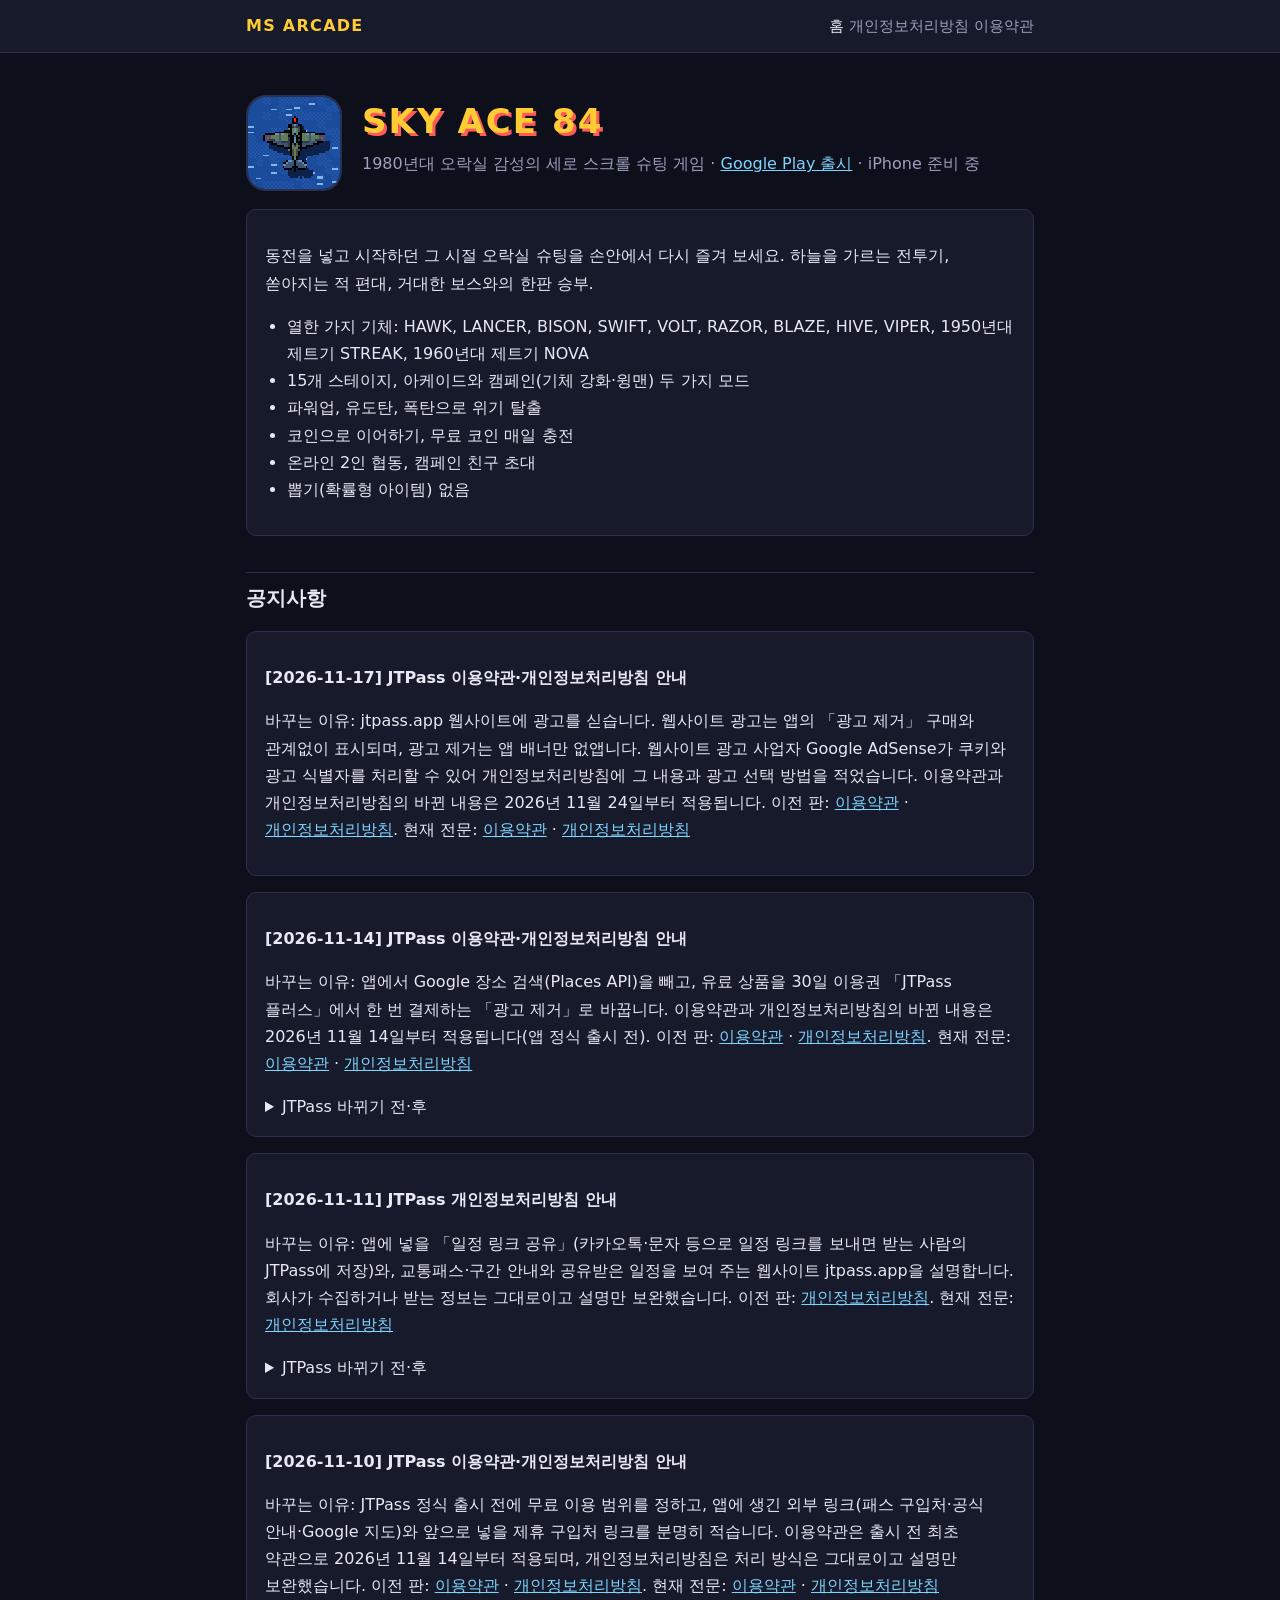
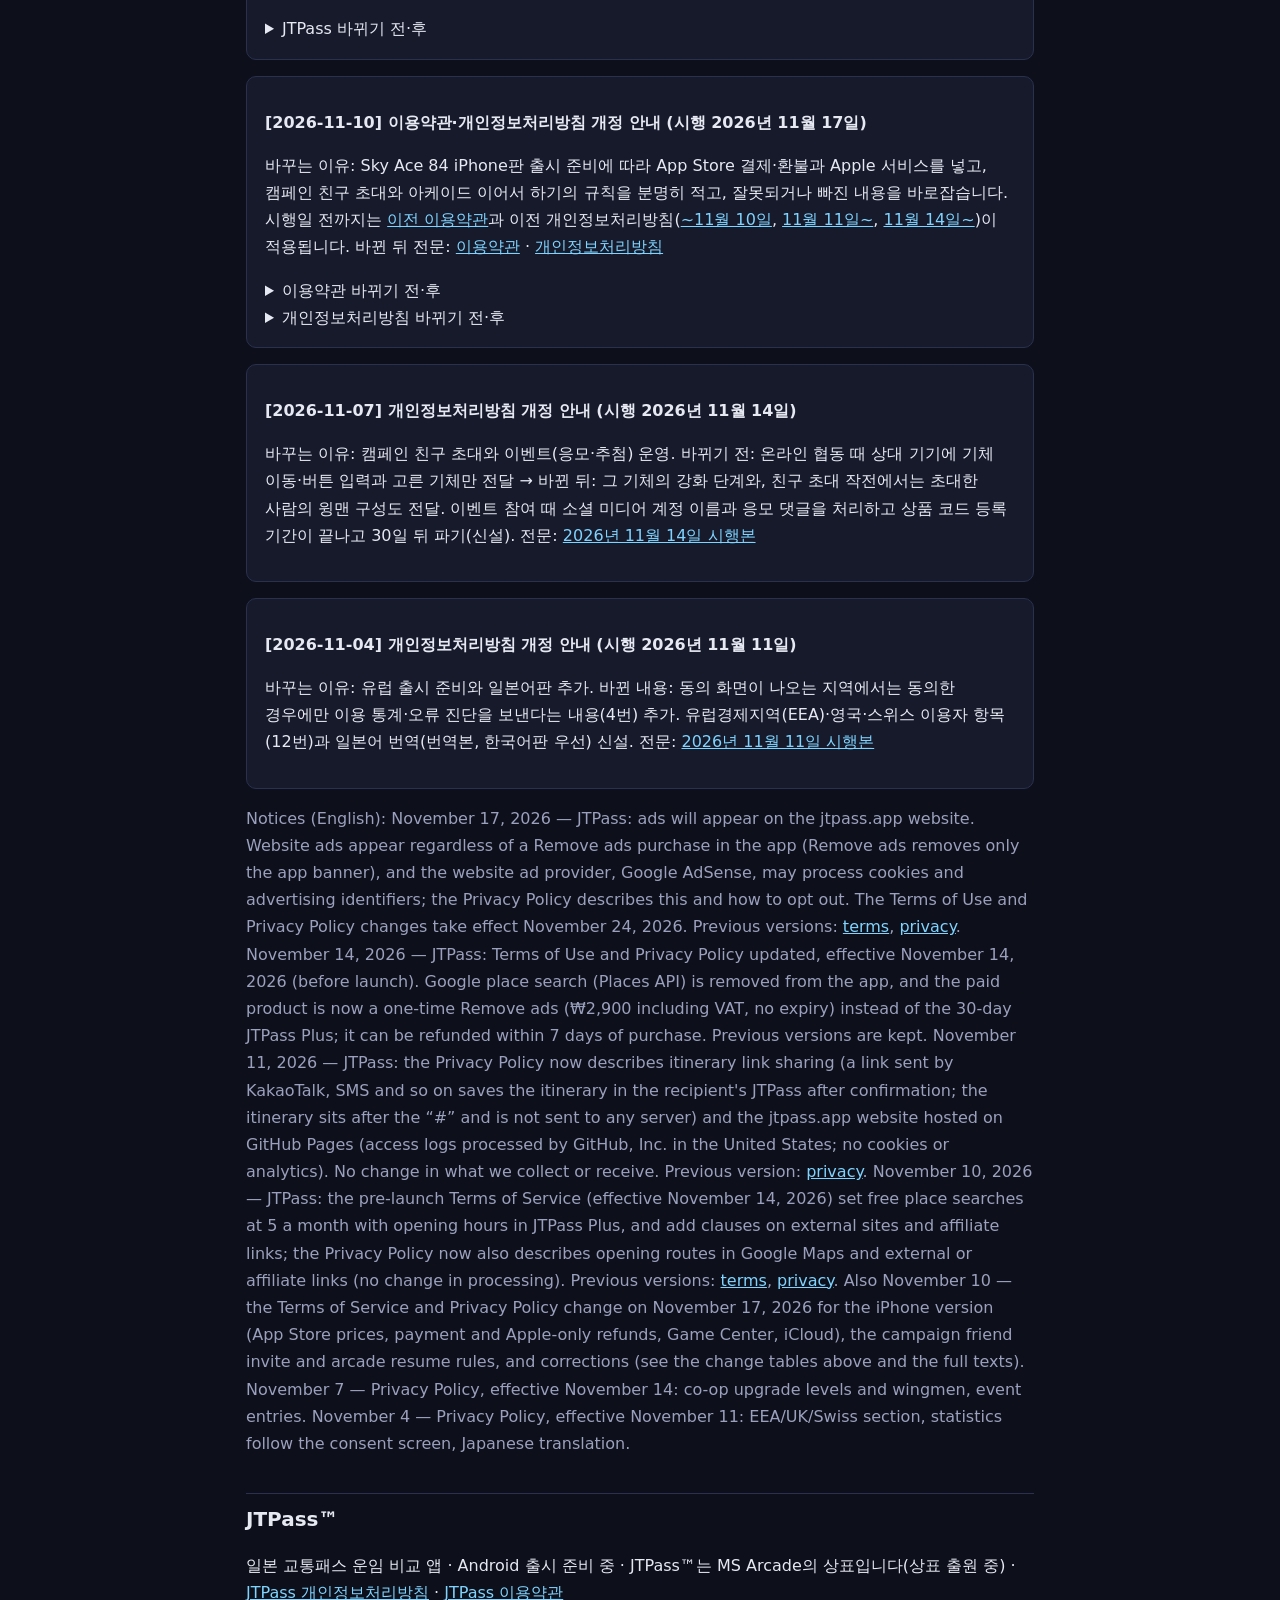
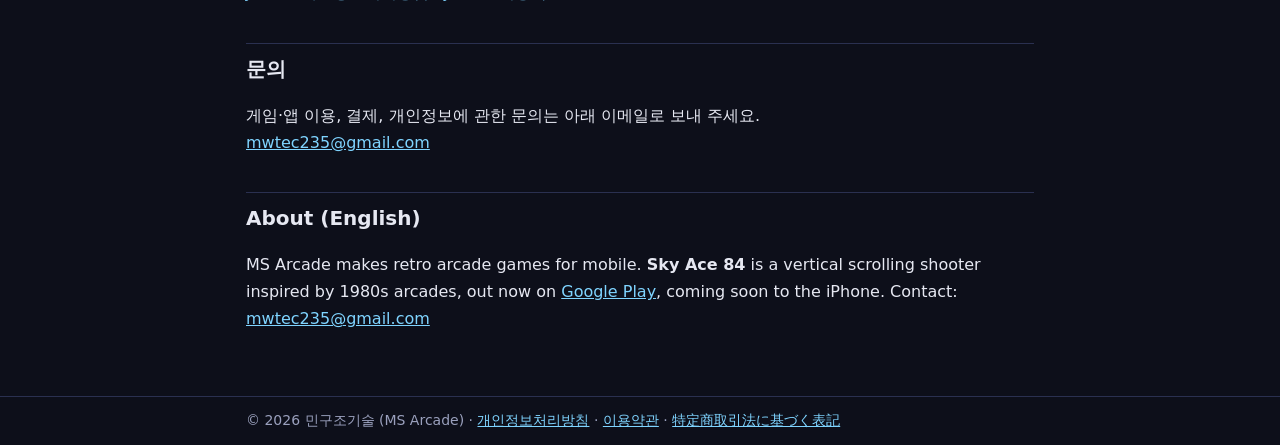
==== commit d293ac31: "JTPass privacy (effective November 24, 2026): website ad provider named as Google AdSense, with Goog" ====
--- a/index.html
+++ b/index.html
@@ -39,7 +39,7 @@
 
   <div class="card">
     <p><b>[2026-11-17] JTPass 이용약관·개인정보처리방침 안내</b></p>
-    <p>바꾸는 이유: jtpass.app 웹사이트에 광고를 싣습니다. 웹사이트 광고는 앱의 「광고 제거」 구매와 관계없이 표시되며, 광고 제거는 앱 배너만 없앱니다. 웹사이트 광고 사업자가 쿠키와 광고 식별자를 처리할 수 있어 개인정보처리방침에 그 내용과 광고 선택 방법을 적었습니다. 이용약관과 개인정보처리방침의 바뀐 내용은 2026년 11월 24일부터 적용됩니다. 이전 판: <a href="jtpass-terms-2026-11-14.html">이용약관</a> · <a href="jtpass-privacy-2026-11-14.html">개인정보처리방침</a>. 현재 전문: <a href="jtpass-terms.html">이용약관</a> · <a href="jtpass-privacy.html">개인정보처리방침</a></p>
+    <p>바꾸는 이유: jtpass.app 웹사이트에 광고를 싣습니다. 웹사이트 광고는 앱의 「광고 제거」 구매와 관계없이 표시되며, 광고 제거는 앱 배너만 없앱니다. 웹사이트 광고 사업자 Google AdSense가 쿠키와 광고 식별자를 처리할 수 있어 개인정보처리방침에 그 내용과 광고 선택 방법을 적었습니다. 이용약관과 개인정보처리방침의 바뀐 내용은 2026년 11월 24일부터 적용됩니다. 이전 판: <a href="jtpass-terms-2026-11-14.html">이용약관</a> · <a href="jtpass-privacy-2026-11-14.html">개인정보처리방침</a>. 현재 전문: <a href="jtpass-terms.html">이용약관</a> · <a href="jtpass-privacy.html">개인정보처리방침</a></p>
   </div>
 
   <div class="card">
@@ -127,7 +127,7 @@
     <p>바꾸는 이유: 유럽 출시 준비와 일본어판 추가. 바뀐 내용: 동의 화면이 나오는 지역에서는 동의한 경우에만 이용 통계·오류 진단을 보낸다는 내용(4번) 추가. 유럽경제지역(EEA)·영국·스위스 이용자 항목(12번)과 일본어 번역(번역본, 한국어판 우선) 신설. 전문: <a href="privacy-2026-11-11.html">2026년 11월 11일 시행본</a></p>
   </div>
 
-  <p lang="en" class="sub">Notices (English): November 17, 2026 — JTPass: ads will appear on the jtpass.app website. Website ads appear regardless of a Remove ads purchase in the app (Remove ads removes only the app banner), and the website ad provider may process cookies and advertising identifiers; the Privacy Policy describes this and how to opt out. The Terms of Use and Privacy Policy changes take effect November 24, 2026. Previous versions: <a href="jtpass-terms-2026-11-14.html">terms</a>, <a href="jtpass-privacy-2026-11-14.html">privacy</a>. November 14, 2026 — JTPass: Terms of Use and Privacy Policy updated, effective November 14, 2026 (before launch). Google place search (Places API) is removed from the app, and the paid product is now a one-time Remove ads (₩2,900 including VAT, no expiry) instead of the 30-day JTPass Plus; it can be refunded within 7 days of purchase. Previous versions are kept. November 11, 2026 — JTPass: the Privacy Policy now describes itinerary link sharing (a link sent by KakaoTalk, SMS and so on saves the itinerary in the recipient's JTPass after confirmation; the itinerary sits after the “#” and is not sent to any server) and the jtpass.app website hosted on GitHub Pages (access logs processed by GitHub, Inc. in the United States; no cookies or analytics). No change in what we collect or receive. Previous version: <a href="jtpass-privacy-2026-11-10.html">privacy</a>. November 10, 2026 — JTPass: the pre-launch Terms of Service (effective November 14, 2026) set free place searches at 5 a month with opening hours in JTPass Plus, and add clauses on external sites and affiliate links; the Privacy Policy now also describes opening routes in Google Maps and external or affiliate links (no change in processing). Previous versions: <a href="jtpass-terms-2026-11-09.html">terms</a>, <a href="jtpass-privacy-2026-11-09.html">privacy</a>. Also November 10 — the Terms of Service and Privacy Policy change on November 17, 2026 for the iPhone version (App Store prices, payment and Apple-only refunds, Game Center, iCloud), the campaign friend invite and arcade resume rules, and corrections (see the change tables above and the full texts). November 7 — Privacy Policy, effective November 14: co-op upgrade levels and wingmen, event entries. November 4 — Privacy Policy, effective November 11: EEA/UK/Swiss section, statistics follow the consent screen, Japanese translation.</p>
+  <p lang="en" class="sub">Notices (English): November 17, 2026 — JTPass: ads will appear on the jtpass.app website. Website ads appear regardless of a Remove ads purchase in the app (Remove ads removes only the app banner), and the website ad provider, Google AdSense, may process cookies and advertising identifiers; the Privacy Policy describes this and how to opt out. The Terms of Use and Privacy Policy changes take effect November 24, 2026. Previous versions: <a href="jtpass-terms-2026-11-14.html">terms</a>, <a href="jtpass-privacy-2026-11-14.html">privacy</a>. November 14, 2026 — JTPass: Terms of Use and Privacy Policy updated, effective November 14, 2026 (before launch). Google place search (Places API) is removed from the app, and the paid product is now a one-time Remove ads (₩2,900 including VAT, no expiry) instead of the 30-day JTPass Plus; it can be refunded within 7 days of purchase. Previous versions are kept. November 11, 2026 — JTPass: the Privacy Policy now describes itinerary link sharing (a link sent by KakaoTalk, SMS and so on saves the itinerary in the recipient's JTPass after confirmation; the itinerary sits after the “#” and is not sent to any server) and the jtpass.app website hosted on GitHub Pages (access logs processed by GitHub, Inc. in the United States; no cookies or analytics). No change in what we collect or receive. Previous version: <a href="jtpass-privacy-2026-11-10.html">privacy</a>. November 10, 2026 — JTPass: the pre-launch Terms of Service (effective November 14, 2026) set free place searches at 5 a month with opening hours in JTPass Plus, and add clauses on external sites and affiliate links; the Privacy Policy now also describes opening routes in Google Maps and external or affiliate links (no change in processing). Previous versions: <a href="jtpass-terms-2026-11-09.html">terms</a>, <a href="jtpass-privacy-2026-11-09.html">privacy</a>. Also November 10 — the Terms of Service and Privacy Policy change on November 17, 2026 for the iPhone version (App Store prices, payment and Apple-only refunds, Game Center, iCloud), the campaign friend invite and arcade resume rules, and corrections (see the change tables above and the full texts). November 7 — Privacy Policy, effective November 14: co-op upgrade levels and wingmen, event entries. November 4 — Privacy Policy, effective November 11: EEA/UK/Swiss section, statistics follow the consent screen, Japanese translation.</p>
 
   <h2>JTPass™</h2>
   <p>일본 교통패스 운임 비교 앱 · Android 출시 준비 중 · JTPass™는 MS Arcade의 상표입니다(상표 출원 중) · <a href="jtpass-privacy.html">JTPass 개인정보처리방침</a> · <a href="jtpass-terms.html">JTPass 이용약관</a></p>
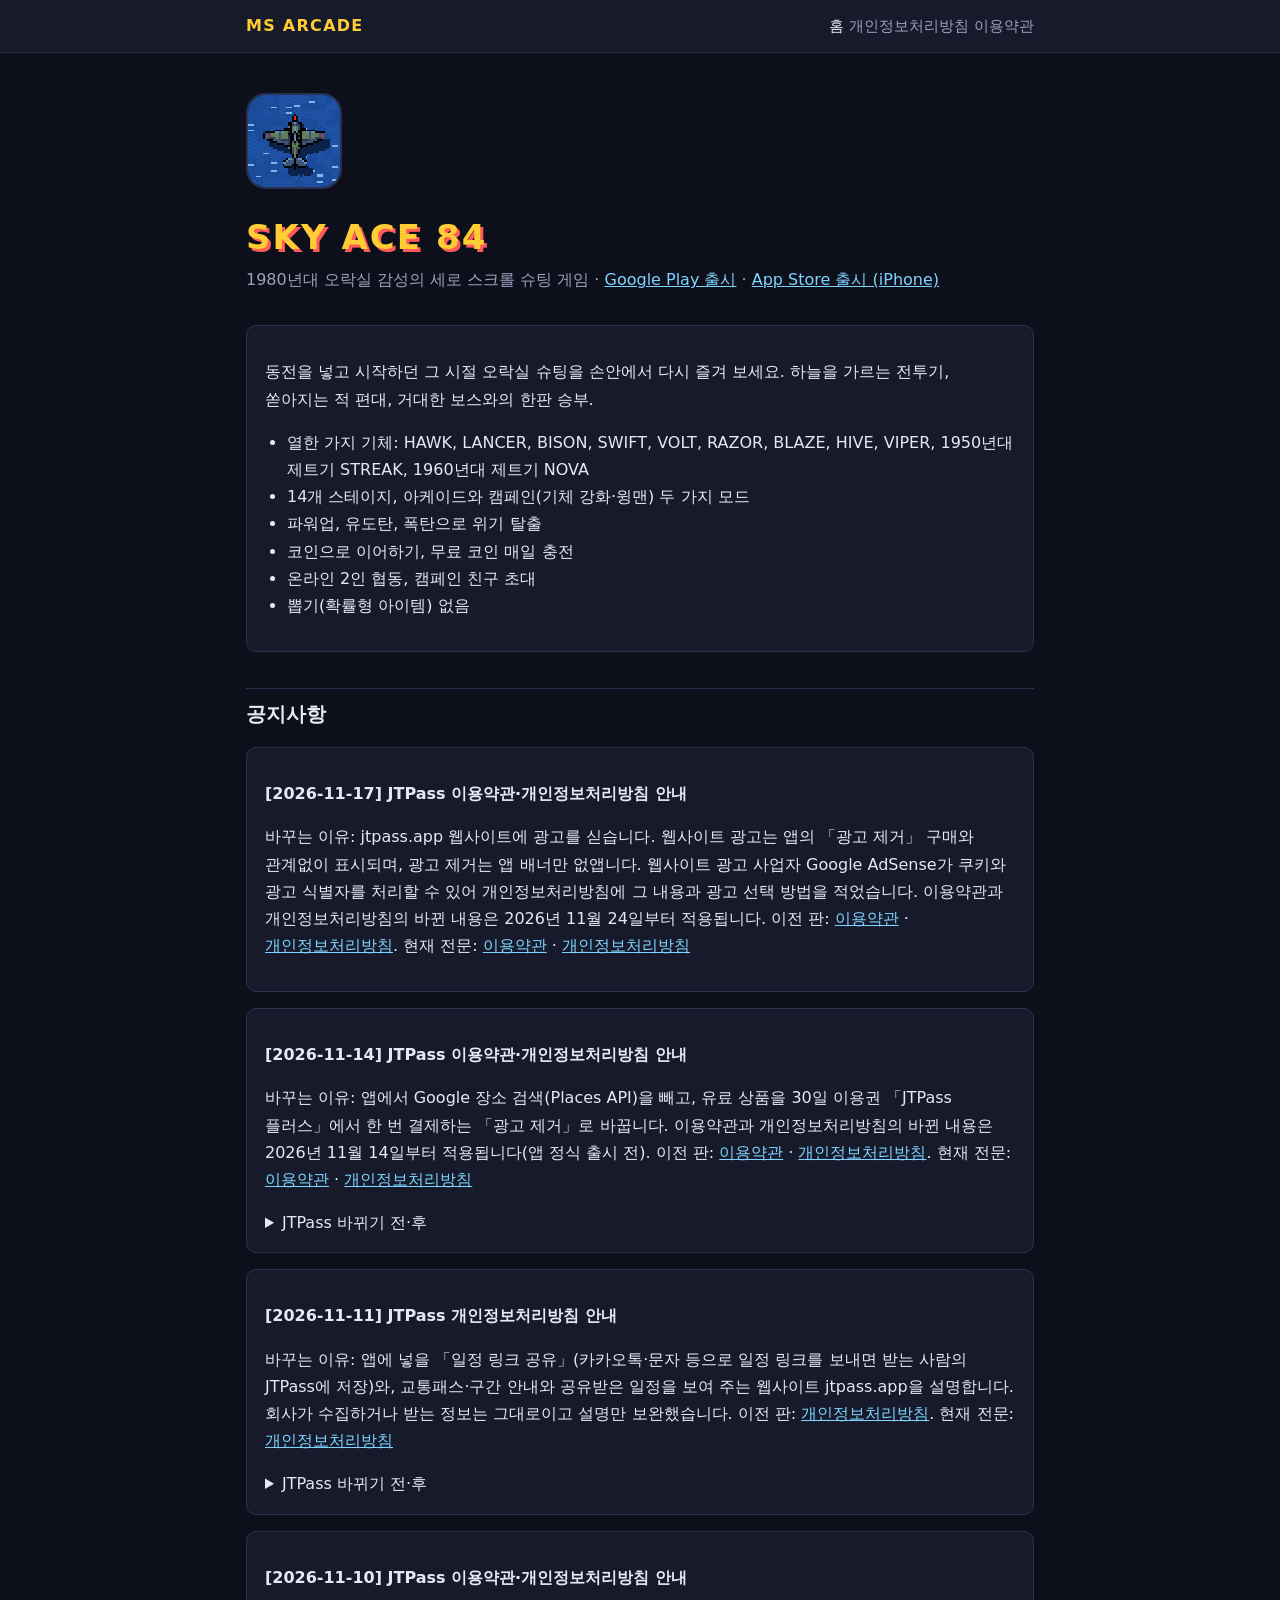
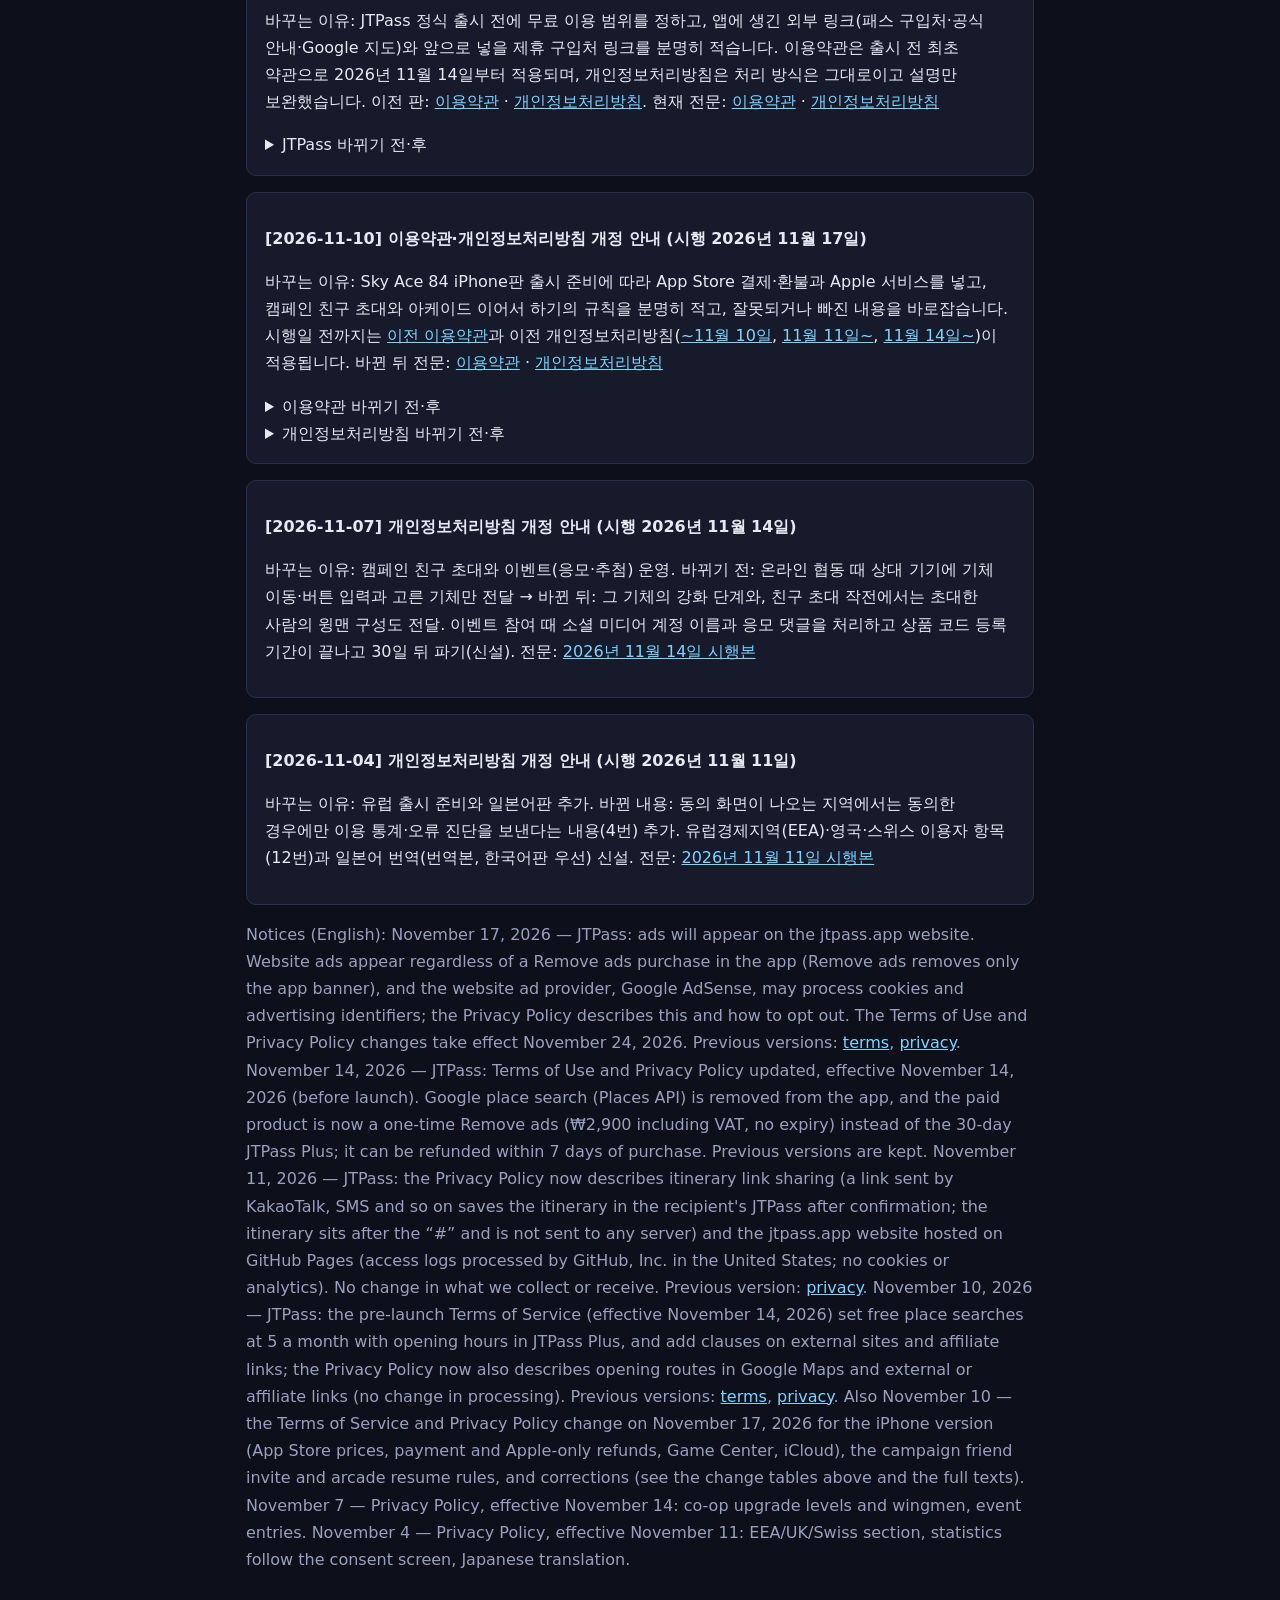
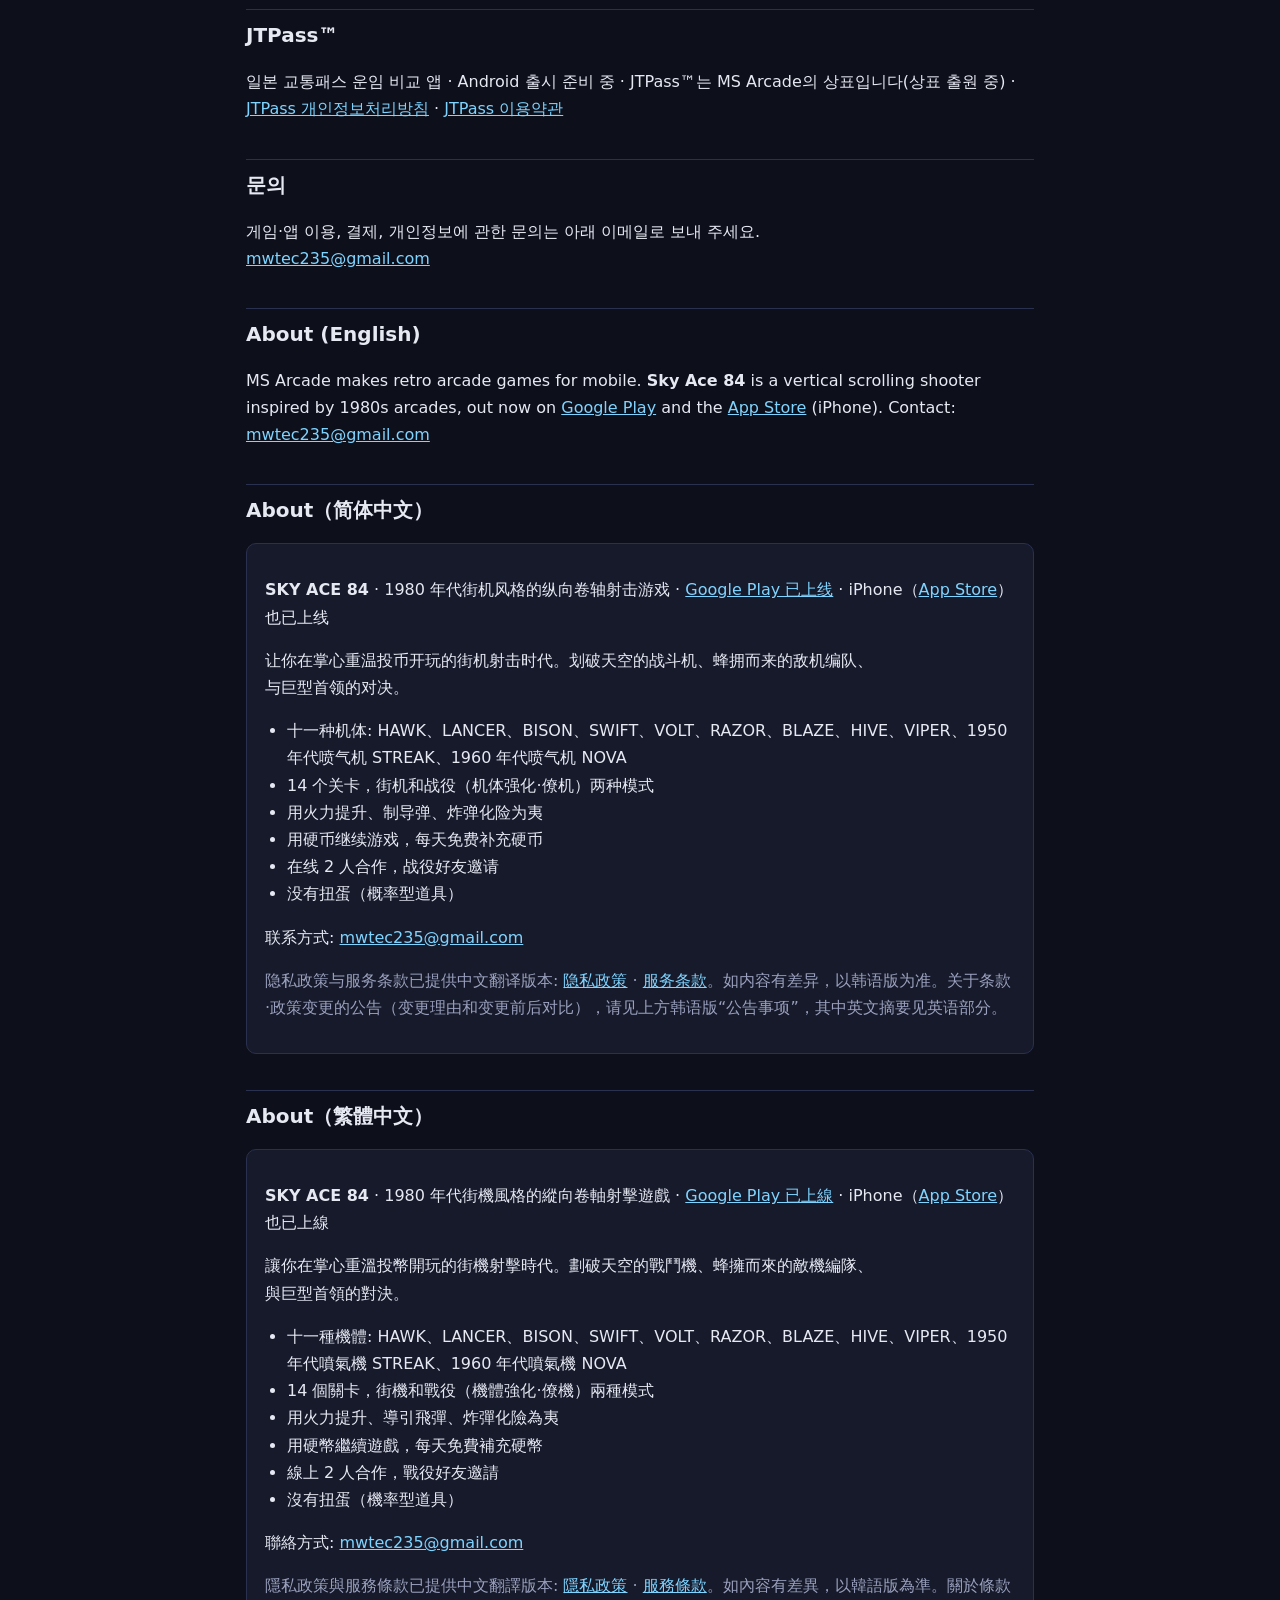
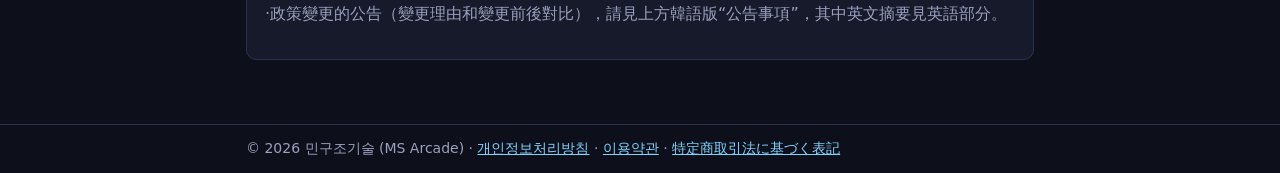
==== commit 4edf6c82: "Add Simplified and Traditional Chinese translations (privacy, terms, home, notices); home: 14 stages" ====
--- a/index.html
+++ b/index.html
@@ -18,7 +18,7 @@
     <img src="icon.png" alt="Sky Ace 84 아이콘" width="96" height="96">
     <div>
       <p class="title">SKY ACE 84</p>
-      <p class="sub">1980년대 오락실 감성의 세로 스크롤 슈팅 게임 · <a href="https://play.google.com/store/apps/details?id=com.msarcade.skyace84">Google Play 출시</a> · iPhone 준비 중</p>
+      <p class="sub">1980년대 오락실 감성의 세로 스크롤 슈팅 게임 · <a href="https://play.google.com/store/apps/details?id=com.msarcade.skyace84">Google Play 출시</a> · <a href="https://apps.apple.com/app/id6832613272">App Store 출시 (iPhone)</a></p>
     </div>
   </div>
 
@@ -27,7 +27,7 @@
     하늘을 가르는 전투기, 쏟아지는 적 편대, 거대한 보스와의 한판 승부.</p>
     <ul>
       <li>열한 가지 기체: HAWK, LANCER, BISON, SWIFT, VOLT, RAZOR, BLAZE, HIVE, VIPER, 1950년대 제트기 STREAK, 1960년대 제트기 NOVA</li>
-      <li>15개 스테이지, 아케이드와 캠페인(기체 강화·윙맨) 두 가지 모드</li>
+      <li>14개 스테이지, 아케이드와 캠페인(기체 강화·윙맨) 두 가지 모드</li>
       <li>파워업, 유도탄, 폭탄으로 위기 탈출</li>
       <li>코인으로 이어하기, 무료 코인 매일 충전</li>
       <li>온라인 2인 협동, 캠페인 친구 초대</li>
@@ -138,8 +138,42 @@
 
   <h2 lang="en">About (English)</h2>
   <p lang="en">MS Arcade makes retro arcade games for mobile.
-  <b>Sky Ace 84</b> is a vertical scrolling shooter inspired by 1980s arcades, out now on <a href="https://play.google.com/store/apps/details?id=com.msarcade.skyace84">Google Play</a>, coming soon to the iPhone.
+  <b>Sky Ace 84</b> is a vertical scrolling shooter inspired by 1980s arcades, out now on <a href="https://play.google.com/store/apps/details?id=com.msarcade.skyace84">Google Play</a> and the <a href="https://apps.apple.com/app/id6832613272">App Store</a> (iPhone).
   Contact: <a href="mailto:mwtec235@gmail.com">mwtec235@gmail.com</a></p>
+  <h2 lang="zh-Hans">About（简体中文）</h2>
+  <div lang="zh-Hans">
+<div class="card">
+<p><b>SKY ACE 84</b> · 1980 年代街机风格的纵向卷轴射击游戏 · <a href="https://play.google.com/store/apps/details?id=com.msarcade.skyace84">Google Play 已上线</a> · iPhone（<a href="https://apps.apple.com/app/id6832613272">App Store</a>）也已上线</p>
+<p>让你在掌心重温投币开玩的街机射击时代。划破天空的战斗机、蜂拥而来的敌机编队、与巨型首领的对决。</p>
+<ul>
+<li>十一种机体: HAWK、LANCER、BISON、SWIFT、VOLT、RAZOR、BLAZE、HIVE、VIPER、1950 年代喷气机 STREAK、1960 年代喷气机 NOVA</li>
+<li>14 个关卡，街机和战役（机体强化·僚机）两种模式</li>
+<li>用火力提升、制导弹、炸弹化险为夷</li>
+<li>用硬币继续游戏，每天免费补充硬币</li>
+<li>在线 2 人合作，战役好友邀请</li>
+<li>没有扭蛋（概率型道具）</li>
+</ul>
+<p>联系方式: <a href="mailto:mwtec235@gmail.com">mwtec235@gmail.com</a></p>
+<p class="sub">隐私政策与服务条款已提供中文翻译版本: <a href="privacy.html#zh-hans">隐私政策</a> · <a href="terms.html#zh-hans">服务条款</a>。如内容有差异，以韩语版为准。关于条款·政策变更的公告（变更理由和变更前后对比），请见上方韩语版“公告事项”，其中英文摘要见英语部分。</p>
+</div>
+  </div>
+  <h2 lang="zh-Hant">About（繁體中文）</h2>
+  <div lang="zh-Hant">
+<div class="card">
+<p><b>SKY ACE 84</b> · 1980 年代街機風格的縱向卷軸射擊遊戲 · <a href="https://play.google.com/store/apps/details?id=com.msarcade.skyace84">Google Play 已上線</a> · iPhone（<a href="https://apps.apple.com/app/id6832613272">App Store</a>）也已上線</p>
+<p>讓你在掌心重溫投幣開玩的街機射擊時代。劃破天空的戰鬥機、蜂擁而來的敵機編隊、與巨型首領的對決。</p>
+<ul>
+<li>十一種機體: HAWK、LANCER、BISON、SWIFT、VOLT、RAZOR、BLAZE、HIVE、VIPER、1950 年代噴氣機 STREAK、1960 年代噴氣機 NOVA</li>
+<li>14 個關卡，街機和戰役（機體強化·僚機）兩種模式</li>
+<li>用火力提升、導引飛彈、炸彈化險為夷</li>
+<li>用硬幣繼續遊戲，每天免費補充硬幣</li>
+<li>線上 2 人合作，戰役好友邀請</li>
+<li>沒有扭蛋（機率型道具）</li>
+</ul>
+<p>聯絡方式: <a href="mailto:mwtec235@gmail.com">mwtec235@gmail.com</a></p>
+<p class="sub">隱私政策與服務條款已提供中文翻譯版本: <a href="privacy.html#zh-hant">隱私政策</a> · <a href="terms.html#zh-hant">服務條款</a>。如內容有差異，以韓語版為準。關於條款·政策變更的公告（變更理由和變更前後對比），請見上方韓語版“公告事項”，其中英文摘要見英語部分。</p>
+</div>
+  </div>
 </main>
 <footer><div class="bar">© 2026 민구조기술 (MS Arcade) · <a href="privacy.html">개인정보처리방침</a> · <a href="terms.html">이용약관</a> · <a href="tokushoho.html">特定商取引法に基づく表記</a></div></footer>
 </body>
